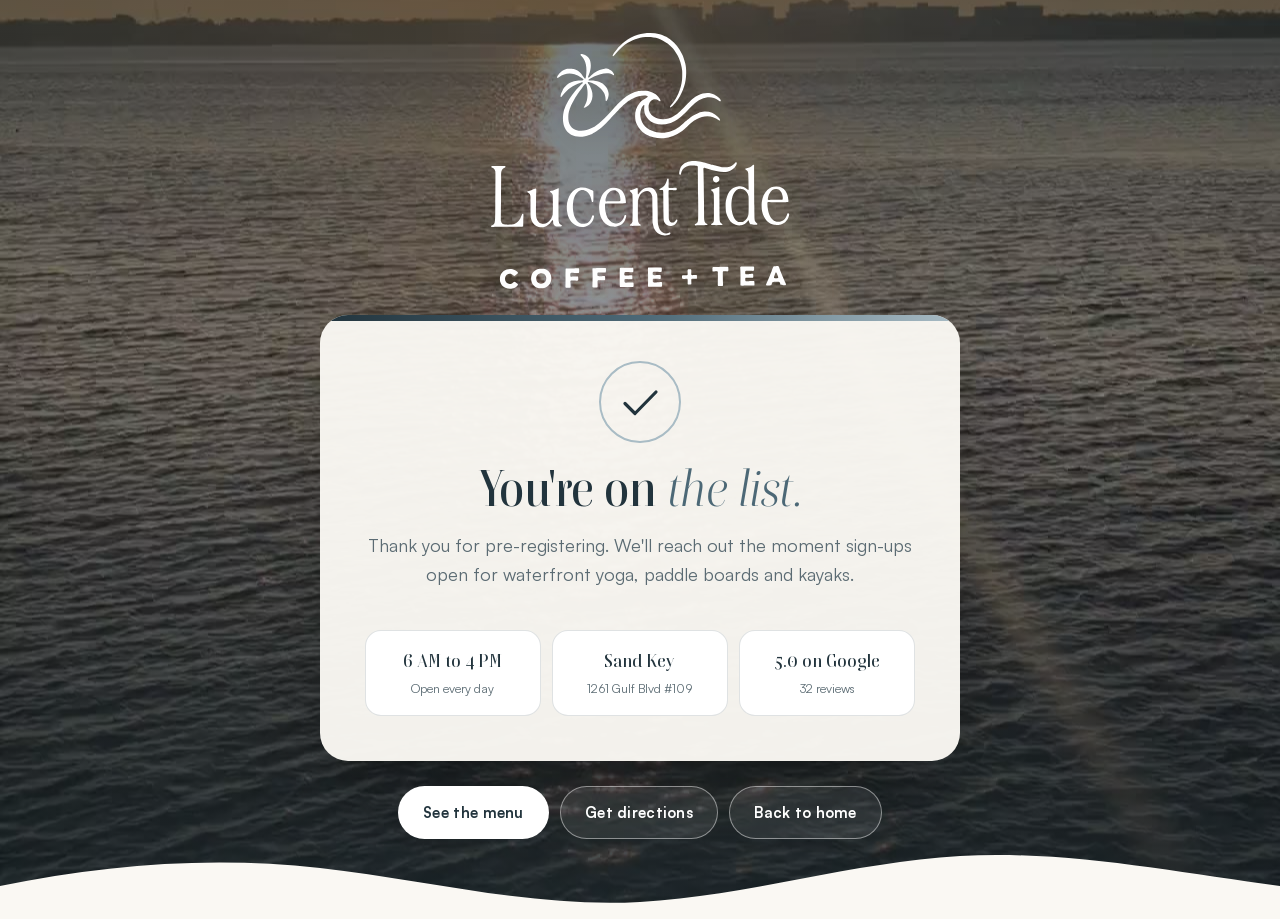
==== thanks.html @ f3437da5 "Add pre-registration form (Supabase) with interest picks, suggestions and thank-you page; Inside the" ====
<!doctype html>
<html lang="en">
<head>
<meta charset="utf-8">
<meta name="viewport" content="width=device-width,initial-scale=1,viewport-fit=cover">
<title>You're on the list | Lucent Tide Coffee + Tea</title>
<meta name="robots" content="noindex">
<meta name="theme-color" content="#22343D">
<link rel="icon" href="assets/favicon.svg" type="image/svg+xml">
<link rel="apple-touch-icon" href="assets/apple-touch-icon.png">
<link rel="preload" href="fonts/boska-500.woff2" as="font" type="font/woff2" crossorigin>
<link rel="stylesheet" href="fonts.css">
<link rel="stylesheet" href="styles.css?v=1794141728">
<style>
body{background:var(--dsb-2)}
.ty{position:relative;min-height:100svh;display:grid;place-items:center;overflow:hidden;color:#fff;isolation:isolate;padding:calc(2rem + env(safe-area-inset-top)) 1.25rem calc(5rem + env(safe-area-inset-bottom))}
.ty video,.ty .poster{position:absolute;inset:0;width:100%;height:100%;object-fit:cover;z-index:-2}
.ty .poster{background:url(assets/hero-poster.jpg) center/cover}
.ty video{opacity:0;transition:opacity 1.4s var(--ease);object-position:50% 40%}
.ty video.on{opacity:1}
.ty .scrim{position:absolute;inset:0;z-index:-1;background:linear-gradient(180deg,rgba(20,32,38,.6),rgba(20,32,38,.42) 40%,rgba(20,32,38,.82))}
.ty-inner{width:min(640px,100%);display:flex;flex-direction:column;align-items:center;gap:1.6rem;text-align:center}
.ty .lockup{width:min(300px,62vw);color:#fff;filter:drop-shadow(0 6px 24px rgba(10,20,25,.45));opacity:0;animation:up 1.1s var(--ease) .15s forwards}
.card{width:100%;background:rgba(250,248,243,.97);color:var(--dsb);border-radius:28px;padding:clamp(1.8rem,5vw,2.8rem);box-shadow:0 40px 90px -30px rgba(0,0,0,.55);display:flex;flex-direction:column;align-items:center;gap:1.1rem;opacity:0;animation:up 1s var(--ease) .45s forwards;position:relative;overflow:hidden}
.card::before{content:"";position:absolute;inset:0 0 auto;height:6px;background:linear-gradient(90deg,var(--dsb),var(--sb),var(--sb-soft))}
.tick{width:84px;height:84px}
.tick circle{fill:none;stroke:var(--sb-soft);stroke-width:2;stroke-dasharray:252;stroke-dashoffset:252;animation:draw 1s var(--ease) .9s forwards}
.tick path{fill:none;stroke:var(--dsb);stroke-width:3.2;stroke-linecap:round;stroke-linejoin:round;stroke-dasharray:60;stroke-dashoffset:60;animation:draw .6s var(--ease) 1.6s forwards}
.card h1{font-family:var(--font-display);font-weight:500;font-size:clamp(2.1rem,6vw,3.1rem);line-height:1.05;color:var(--dsb);text-wrap:balance}
.card h1 em{font-style:italic;color:var(--sb)}
.card .lede{margin:0 auto;text-align:center}
.picks{display:flex;flex-wrap:wrap;justify-content:center;gap:.5rem}
.picks span{font-size:.82rem;font-weight:700;letter-spacing:.04em;padding:.5rem .9rem;border-radius:999px;background:var(--mist);color:var(--dsb);border:1px solid var(--line)}
.next{display:grid;grid-template-columns:repeat(3,1fr);gap:.7rem;width:100%;margin-top:.4rem}
.next div{background:#fff;border:1px solid var(--line);border-radius:16px;padding:.9rem .7rem}
.next b{display:block;font-family:var(--font-display);font-weight:500;font-size:1.15rem}
.next small{font-size:.78rem;color:var(--muted)}
.ctas{display:flex;gap:.7rem;flex-wrap:wrap;justify-content:center;opacity:0;animation:up 1s var(--ease) .75s forwards}
.wave{position:absolute;left:0;right:0;bottom:-1px;height:80px;color:var(--cream);z-index:0}
@keyframes up{from{opacity:0;transform:translateY(18px)}to{opacity:1;transform:none}}
@keyframes draw{to{stroke-dashoffset:0}}
@media (max-width:520px){.ty .lockup{width:min(210px,56vw)}.ty-inner{gap:1.2rem}.next{gap:.45rem}.next div{padding:.7rem .4rem}.next b{font-size:.98rem}.next small{font-size:.7rem}.ctas .btn{width:100%}.tick{width:68px;height:68px}}
@media (prefers-reduced-motion:reduce){.ty .lockup,.card,.ctas{animation:none;opacity:1}.tick circle,.tick path{animation:none;stroke-dashoffset:0}}
</style>
</head>
<body>
<main class="ty">
  <div class="poster" aria-hidden="true"></div>
  <video id="v" muted playsinline webkit-playsinline loop autoplay preload="auto" poster="assets/hero-poster.jpg" aria-hidden="true" disablepictureinpicture>
    <source src="assets/hero-portrait.mp4" type="video/mp4" media="(orientation: portrait) and (max-width: 900px)"><source src="assets/hero.mp4" type="video/mp4">
  </video>
  <div class="scrim"></div>
  <div class="ty-inner">
    <a href="./" aria-label="Back to Lucent Tide Coffee + Tea"><svg class="lockup" role="img" aria-label="Lucent Tide Coffee + Tea logo" xmlns="http://www.w3.org/2000/svg" viewBox="0 0 2591 2225"><path fill="currentColor" fill-rule="evenodd" d="M191.9 2215.3C208.2 2212.1 222.7 2204.4 234.1 2193.0C244.0 2183.0 244.0 2179.8 233.9 2172.2C231.5 2170.4 225.7 2166.0 221.1 2162.5C209.8 2153.9 208.6 2153.9 200.0 2162.8C182.9 2180.5 158.2 2181.2 141.5 2164.5C125.0 2148.1 125.6 2114.7 142.5 2099.2C160.9 2082.4 184.4 2083.0 200.9 2100.7C208.3 2108.5 208.9 2108.5 219.8 2101.0C244.6 2084.0 245.6 2082.2 235.9 2071.6C226.7 2061.5 209.6 2051.9 195.0 2048.5C145.4 2037.0 97.7 2065.4 87.4 2112.6C84.8 2124.5 85.0 2144.9 87.9 2156.4C93.6 2179.6 111.3 2200.6 132.4 2209.2C152.5 2217.4 171.9 2219.4 191.9 2215.3ZM457.5 2212.9C508.5 2205.6 539.9 2157.1 527.5 2105.1C520.3 2075.1 492.7 2049.2 463.3 2045.0C449.0 2042.9 425.2 2044.1 415.0 2047.4C373.2 2061.1 350.9 2096.4 355.8 2141.2C359.8 2177.4 384.6 2204.6 420.5 2212.3C428.7 2214.1 447.5 2214.4 457.5 2212.9ZM693.2 2208.6C697.5 2206.7 697.7 2202.0 695.0 2168.8C693.0 2145.5 693.4 2145.2 719.8 2146.9C754.6 2149.1 760.2 2148.5 762.1 2142.1C763.8 2136.3 761.8 2114.1 759.5 2112.4C756.9 2110.5 742.5 2110.6 721.0 2112.7C695.1 2115.1 693.0 2114.1 693.0 2098.5C693.0 2087.3 694.5 2082.5 698.7 2080.9C700.7 2080.1 709.2 2080.0 727.0 2080.5C768.7 2081.7 764.8 2081.9 767.6 2078.7C769.9 2076.0 770.0 2075.3 770.0 2060.6C770.0 2047.0 769.8 2044.9 768.1 2042.9C765.9 2040.1 768.2 2040.2 725.5 2041.8C707.9 2042.5 685.1 2043.0 674.8 2042.8C658.5 2042.5 655.9 2042.7 654.4 2044.2C652.9 2045.7 652.7 2052.5 652.3 2121.7C652.1 2163.4 651.9 2199.2 651.8 2201.4C651.6 2204.5 652.1 2205.7 654.5 2207.8C657.4 2210.2 657.4 2210.2 674.4 2209.8C683.8 2209.5 692.2 2209.0 693.2 2208.6ZM918.8 2206.1C930.7 2205.2 930.0 2207.0 929.3 2175.6C928.5 2142.8 927.9 2144.2 944.0 2143.8C949.8 2143.6 962.4 2143.9 972.2 2144.4C989.8 2145.3 989.8 2145.3 992.5 2142.6C995.1 2139.9 995.1 2139.9 994.8 2125.4C994.4 2104.9 994.9 2105.2 963.0 2109.0C957.8 2109.7 948.7 2110.0 942.8 2109.8C927.9 2109.4 927.5 2109.0 927.5 2093.4C927.5 2075.7 925.5 2076.5 965.0 2077.4C990.9 2077.9 996.9 2077.8 998.4 2076.7C1000.8 2074.9 1001.9 2068.4 1001.9 2054.3C1002.0 2036.5 1004.2 2037.4 966.4 2038.9C949.4 2039.5 924.9 2040.0 912.0 2040.0C899.1 2040.0 887.9 2040.4 887.2 2040.8C884.6 2042.5 884.1 2048.1 885.0 2064.3C886.3 2086.9 886.2 2148.0 884.9 2175.8C883.7 2200.9 884.1 2204.6 888.4 2205.5C889.5 2205.7 891.4 2206.1 892.5 2206.3C895.7 2207.0 909.7 2206.9 918.8 2206.1ZM1198.0 2202.0C1230.7 2202.1 1236.8 2201.9 1238.5 2200.6C1240.4 2199.2 1240.5 2198.1 1240.3 2182.9C1239.9 2160.1 1242.4 2161.7 1209.5 2163.8C1179.9 2165.7 1168.6 2165.6 1165.6 2163.7C1162.2 2161.4 1160.7 2155.4 1161.2 2145.7C1161.7 2133.2 1160.5 2133.6 1193.5 2134.5C1208.3 2134.9 1222.0 2135.2 1223.8 2135.3C1229.9 2135.4 1230.5 2133.7 1230.2 2118.2C1229.8 2100.6 1229.7 2100.4 1217.2 2100.8C1212.4 2100.9 1201.5 2101.7 1193.0 2102.5C1161.2 2105.5 1158.6 2104.2 1160.5 2086.3C1161.8 2073.6 1166.7 2071.9 1196.7 2073.9C1241.0 2076.8 1238.5 2077.9 1238.5 2055.5C1238.5 2041.4 1238.3 2039.9 1236.5 2038.1C1234.6 2036.2 1233.0 2036.2 1179.1 2036.7C1130.1 2037.2 1123.5 2037.5 1122.1 2038.9C1119.5 2041.5 1120.0 2199.8 1122.7 2201.8C1124.2 2203.0 1127.7 2203.1 1142.0 2202.5C1151.6 2202.1 1176.8 2201.9 1198.0 2202.0ZM1433.3 2199.5C1481.5 2199.5 1483.2 2199.4 1484.6 2197.6C1486.3 2195.3 1486.6 2167.8 1485.0 2163.6C1483.6 2159.9 1480.5 2159.5 1461.0 2160.9C1451.4 2161.6 1436.4 2162.4 1427.8 2162.7C1412.1 2163.3 1412.1 2163.3 1409.1 2160.2C1406.1 2157.2 1406.0 2157.0 1406.0 2147.2C1406.0 2130.1 1404.3 2130.8 1441.1 2132.0C1476.9 2133.1 1474.4 2134.2 1474.8 2117.3C1475.2 2098.0 1474.9 2097.6 1454.3 2099.1C1446.7 2099.6 1433.5 2100.3 1424.9 2100.7C1405.4 2101.4 1405.0 2101.1 1405.0 2086.8C1405.0 2069.5 1405.3 2069.4 1460.7 2072.9C1477.5 2074.0 1481.0 2073.5 1482.9 2069.4C1484.3 2066.3 1484.4 2039.6 1483.0 2037.0C1481.1 2033.5 1476.7 2033.0 1454.0 2034.0C1442.2 2034.5 1417.8 2035.0 1399.9 2035.0C1369.2 2035.0 1367.2 2035.1 1365.6 2036.9C1364.0 2038.6 1363.9 2041.3 1364.5 2067.6C1365.6 2121.6 1365.7 2157.5 1364.8 2175.5C1363.6 2199.9 1364.5 2201.7 1377.0 2200.3C1380.6 2199.9 1405.9 2199.5 1433.3 2199.5ZM2010.5 2191.8C2013.3 2189.6 2013.3 2189.6 2012.6 2172.1C2011.1 2133.5 2010.3 2072.5 2011.3 2070.3C2012.9 2066.7 2016.9 2066.0 2030.3 2067.0C2059.2 2069.3 2059.0 2069.4 2059.0 2049.8C2059.0 2042.5 2058.5 2034.9 2058.0 2032.9C2056.3 2026.9 2055.2 2026.7 2029.9 2028.0C2017.6 2028.6 1988.9 2029.0 1966.1 2028.9C1915.9 2028.6 1921.0 2026.3 1921.0 2048.5C1921.0 2069.7 1920.9 2069.6 1937.4 2068.4C1958.7 2066.9 1963.6 2067.2 1966.2 2069.8C1968.5 2072.1 1968.5 2072.1 1968.3 2105.3C1968.2 2123.6 1967.8 2149.8 1967.5 2163.5C1966.7 2196.6 1964.8 2194.0 1989.4 2194.0C2006.7 2194.0 2007.9 2193.9 2010.5 2191.8ZM2242.0 2190.0C2273.9 2190.0 2281.0 2189.8 2282.6 2188.6C2284.4 2187.3 2284.5 2185.9 2284.3 2171.6C2284.1 2155.4 2283.5 2152.5 2279.7 2151.1C2278.4 2150.6 2268.0 2150.8 2255.5 2151.6C2213.5 2154.2 2208.6 2153.9 2205.9 2148.8C2204.1 2145.5 2204.2 2127.7 2206.0 2125.5C2209.3 2121.5 2213.1 2120.9 2227.7 2122.0C2235.3 2122.5 2248.0 2123.1 2255.8 2123.2C2274.4 2123.6 2274.0 2123.9 2274.0 2106.9C2274.0 2087.5 2273.9 2087.4 2249.2 2089.7C2239.5 2090.6 2226.4 2091.4 2220.2 2091.4C2205.2 2091.5 2204.0 2090.5 2204.0 2076.9C2204.0 2061.9 2206.1 2061.1 2240.5 2062.9C2251.9 2063.5 2264.8 2064.0 2269.1 2064.0C2280.0 2064.0 2280.5 2063.3 2281.4 2045.7C2282.5 2023.5 2282.3 2023.4 2256.8 2024.9C2246.7 2025.5 2222.0 2026.0 2201.8 2026.0C2157.6 2026.1 2160.4 2025.0 2161.4 2041.5C2163.2 2070.7 2163.9 2110.0 2163.2 2144.5C2162.7 2165.7 2162.7 2183.9 2163.2 2185.7C2164.6 2190.9 2165.7 2191.2 2185.4 2190.6C2195.3 2190.2 2220.7 2190.0 2242.0 2190.0ZM2427.2 2186.8C2430.2 2185.7 2432.1 2182.3 2434.6 2173.0C2437.1 2163.8 2439.4 2159.5 2442.7 2158.2C2446.8 2156.7 2467.9 2155.8 2483.7 2156.6C2500.6 2157.5 2501.1 2157.8 2505.9 2172.1C2510.5 2186.1 2509.7 2185.6 2532.7 2186.3C2551.9 2186.9 2552.0 2186.9 2554.7 2184.6C2558.1 2181.7 2557.6 2179.5 2548.5 2160.0C2545.0 2152.6 2541.3 2144.2 2540.2 2141.5C2539.1 2138.8 2534.6 2128.1 2530.2 2117.8C2520.6 2095.6 2506.9 2061.2 2501.0 2044.5C2492.6 2020.3 2494.6 2021.7 2469.5 2022.2C2447.2 2022.6 2447.7 2022.3 2442.9 2036.9C2441.2 2042.2 2436.9 2053.5 2433.5 2062.0C2430.1 2070.5 2423.6 2086.9 2419.1 2098.5C2410.1 2121.4 2409.6 2122.7 2394.4 2156.8C2379.5 2190.1 2379.2 2189.4 2406.5 2188.5C2416.4 2188.2 2425.7 2187.4 2427.2 2186.8ZM1737.1 2179.1C1739.9 2176.9 1739.9 2175.8 1738.7 2151.9C1737.6 2130.1 1735.9 2131.5 1762.4 2131.5C1788.7 2131.5 1787.5 2132.3 1787.5 2115.1C1787.5 2097.7 1788.9 2098.6 1762.9 2099.5C1735.4 2100.5 1737.5 2102.5 1738.4 2075.5C1739.3 2049.8 1739.7 2050.7 1725.3 2050.2C1706.0 2049.5 1705.6 2050.0 1706.8 2073.5C1707.3 2082.7 1707.4 2092.1 1706.9 2094.3C1705.7 2101.1 1705.1 2101.3 1683.3 2100.6C1658.8 2099.9 1658.7 2099.9 1658.2 2113.7C1657.7 2124.7 1659.1 2130.3 1662.5 2131.8C1664.2 2132.6 1670.6 2132.8 1683.7 2132.3C1709.5 2131.5 1707.6 2129.5 1707.2 2156.8C1706.8 2182.6 1705.8 2181.0 1723.1 2181.0C1733.1 2181.0 1735.1 2180.7 1737.1 2179.1ZM428.8 2172.1C410.2 2166.0 398.8 2150.4 398.9 2131.0C398.9 2102.1 418.4 2082.9 446.5 2084.2C471.0 2085.2 487.4 2105.5 485.8 2133.0C484.9 2148.4 472.7 2165.5 458.5 2171.0C450.3 2174.3 436.8 2174.7 428.8 2172.1ZM2455.8 2125.4C2451.1 2122.9 2451.3 2120.5 2458.0 2100.8C2465.6 2078.5 2466.4 2077.0 2469.4 2077.0C2473.1 2077.0 2475.7 2080.9 2481.8 2096.1C2491.2 2119.1 2491.4 2120.6 2486.8 2125.0C2484.0 2127.6 2460.4 2128.0 2455.8 2125.4ZM1537.0 1754.3C1552.9 1749.1 1561.4 1741.3 1557.9 1735.2C1555.6 1731.0 1550.7 1731.1 1541.0 1735.5C1526.2 1742.2 1508.9 1740.9 1492.0 1731.9C1471.8 1721.2 1457.2 1695.2 1451.5 1660.0C1449.4 1647.1 1449.1 1634.2 1447.9 1525.5C1446.8 1416.5 1446.6 1413.5 1438.7 1393.0C1429.7 1369.2 1417.5 1354.8 1400.5 1347.7C1393.3 1344.8 1388.7 1343.9 1376.5 1343.3C1349.3 1342.0 1324.7 1351.0 1307.6 1368.5C1302.3 1374.0 1296.1 1381.7 1292.9 1386.7C1289.9 1391.4 1285.8 1397.1 1283.7 1399.3C1280.1 1403.1 1279.8 1403.2 1278.2 1401.6C1276.7 1400.1 1276.5 1397.0 1276.4 1375.0C1276.3 1344.3 1275.9 1343.6 1263.4 1349.5C1249.0 1356.3 1232.4 1362.5 1222.7 1364.6C1210.4 1367.3 1208.4 1368.2 1207.5 1371.0C1206.6 1373.9 1208.1 1376.0 1215.1 1381.0C1223.5 1387.1 1228.6 1394.7 1230.6 1404.2C1232.9 1415.2 1232.9 1623.9 1230.7 1634.7C1227.9 1647.9 1222.1 1656.9 1213.8 1661.1C1206.4 1664.9 1205.2 1671.6 1211.5 1674.0C1213.1 1674.6 1230.2 1674.7 1256.7 1674.3C1296.2 1673.7 1299.5 1673.5 1301.2 1671.8C1305.0 1668.0 1302.3 1663.4 1293.1 1658.0C1288.0 1655.0 1284.1 1649.7 1281.1 1641.6C1277.6 1632.2 1276.9 1610.6 1277.2 1529.5L1277.5 1456.5L1281.3 1444.2C1288.3 1420.9 1296.7 1404.3 1306.1 1394.9C1327.9 1373.1 1362.9 1366.6 1380.8 1381.0C1389.4 1387.9 1396.8 1401.3 1400.3 1416.5C1402.3 1425.2 1402.4 1429.1 1403.0 1532.5C1403.6 1639.5 1403.6 1639.5 1406.3 1654.0C1413.2 1690.5 1417.9 1701.6 1436.4 1724.8C1448.0 1739.3 1472.1 1752.6 1493.0 1756.0C1497.1 1756.6 1501.2 1757.3 1502.0 1757.5C1507.2 1758.7 1530.0 1756.7 1537.0 1754.3ZM467.5 1683.4C492.7 1677.2 510.6 1664.2 528.5 1639.2C538.1 1625.8 539.7 1624.3 542.6 1626.4C544.1 1627.5 544.5 1629.8 545.1 1640.2C545.8 1655.0 548.8 1662.7 556.9 1670.8C564.5 1678.4 565.7 1678.7 589.1 1679.5C612.8 1680.3 617.4 1679.9 619.6 1676.4C622.3 1672.3 620.7 1669.5 613.1 1665.1C601.9 1658.5 596.2 1649.6 593.5 1634.3C591.6 1623.3 591.3 1450.0 593.1 1392.4C593.8 1372.5 594.0 1355.1 593.6 1353.6C592.4 1348.9 589.0 1349.2 576.6 1355.0C563.0 1361.5 537.5 1370.5 530.0 1371.5C516.2 1373.4 514.2 1379.6 525.4 1386.0C533.9 1390.8 538.4 1397.1 541.6 1408.7C544.0 1417.4 544.7 1562.6 542.4 1574.0C537.5 1597.6 525.4 1620.2 509.8 1634.5C494.8 1648.2 484.0 1654.1 469.0 1656.6C442.3 1661.0 421.7 1650.1 408.3 1624.4C401.1 1610.7 398.9 1601.9 398.0 1583.5C397.0 1561.5 397.8 1397.7 399.1 1375.2C400.7 1347.5 400.2 1347.1 379.6 1357.0C372.7 1360.2 364.6 1363.6 361.6 1364.5C358.6 1365.4 353.2 1367.2 349.8 1368.6C346.3 1370.0 339.7 1371.7 335.1 1372.5C324.9 1374.3 322.0 1376.0 322.0 1379.9C322.0 1383.2 323.9 1385.0 330.0 1387.7C340.4 1392.3 347.1 1403.1 349.1 1418.5C349.9 1425.0 350.1 1441.1 349.7 1476.0C348.9 1536.9 350.2 1593.4 352.5 1603.9C360.6 1640.4 373.4 1659.9 398.9 1675.0C415.7 1684.9 446.4 1688.7 467.5 1683.4ZM151.4 1683.1C286.7 1682.1 285.4 1682.1 286.6 1677.6C286.8 1676.5 287.2 1661.1 287.4 1643.5C287.6 1625.9 288.1 1602.7 288.5 1592.0C289.4 1570.3 289.1 1569.0 283.0 1569.0C278.7 1569.0 275.8 1573.6 271.5 1587.5C261.1 1620.8 238.5 1648.1 214.9 1655.8C194.9 1662.3 164.7 1665.1 135.3 1663.1C108.8 1661.3 100.8 1655.7 95.6 1635.3C93.6 1627.5 93.6 1633.6 94.9 1467.0C95.5 1385.9 96.2 1295.0 96.3 1265.0C96.6 1211.7 96.7 1210.3 98.9 1203.0C103.8 1186.8 112.6 1176.8 126.3 1171.9C131.7 1170.0 134.0 1167.5 134.0 1163.5C134.0 1157.1 136.2 1157.3 72.3 1157.7C14.8 1158.0 14.5 1158.0 12.8 1160.1C8.5 1165.3 11.1 1169.8 20.3 1172.9C34.0 1177.7 41.0 1185.9 45.5 1202.6C47.2 1208.6 47.5 1258.8 46.5 1333.5C46.3 1347.2 45.9 1415.9 45.5 1486.0C44.8 1624.9 44.5 1633.6 40.5 1645.5C35.9 1659.2 30.3 1665.4 19.3 1669.0C11.3 1671.6 8.0 1674.3 8.0 1678.0C8.0 1682.6 12.2 1685.2 18.5 1684.5C20.7 1684.2 80.5 1683.6 151.4 1683.1ZM821.2 1681.0C849.1 1675.6 874.4 1656.3 887.1 1631.0C894.4 1616.4 899.9 1596.4 898.6 1589.4C897.3 1583.0 888.5 1579.5 884.5 1583.9C883.6 1585.0 881.7 1589.8 880.4 1594.5C876.5 1608.1 870.9 1619.3 862.5 1629.5C850.8 1643.9 841.3 1650.4 825.5 1654.6C798.1 1661.9 770.3 1653.1 751.9 1631.4C742.9 1620.7 728.0 1591.6 724.6 1578.0C714.2 1535.9 712.8 1497.9 720.0 1454.9C725.1 1424.5 741.1 1393.4 758.0 1381.1C779.5 1365.4 795.6 1362.0 816.6 1368.7C839.1 1375.9 853.3 1389.9 865.3 1416.5C871.2 1429.8 872.2 1433.0 875.6 1450.0C878.8 1466.2 879.8 1468.0 885.8 1468.0C893.4 1468.0 893.1 1469.7 893.2 1420.9C893.3 1397.0 893.0 1376.5 892.6 1375.3C891.1 1370.8 881.7 1366.0 850.7 1353.9C812.3 1339.0 768.3 1341.0 738.1 1358.9C677.6 1394.9 648.8 1485.8 670.1 1573.2C677.8 1604.6 693.7 1632.9 714.8 1652.4C743.2 1678.7 780.9 1688.8 821.2 1681.0ZM1083.3 1681.0C1124.3 1677.1 1154.2 1655.7 1168.1 1620.1C1172.9 1607.9 1177.0 1593.7 1177.0 1589.4C1177.0 1584.6 1173.2 1580.6 1168.7 1580.6C1164.0 1580.6 1162.3 1582.3 1160.4 1588.7C1152.4 1616.1 1136.2 1637.9 1116.5 1647.8C1108.7 1651.7 1093.8 1654.3 1083.1 1653.7C1059.5 1652.4 1040.6 1640.7 1022.2 1616.0C1005.5 1593.7 992.1 1539.5 993.2 1498.7C993.6 1480.0 992.9 1480.5 1019.9 1481.5C1044.4 1482.4 1087.5 1482.4 1135.0 1481.6C1175.7 1480.8 1174.0 1481.3 1174.0 1469.2C1173.9 1430.1 1158.3 1388.8 1135.3 1366.9C1108.9 1341.9 1055.6 1337.5 1019.0 1357.3C1005.2 1364.9 993.5 1375.5 979.4 1393.3C954.9 1424.5 939.5 1482.1 943.1 1530.0C949.6 1617.8 992.9 1673.0 1061.6 1680.9C1071.6 1682.1 1071.5 1682.1 1083.3 1681.0ZM1574.6 1673.5C1592.0 1669.1 1606.2 1657.5 1614.3 1641.0C1620.8 1627.9 1620.5 1621.8 1613.5 1620.4C1609.5 1619.7 1606.1 1622.3 1602.2 1629.3C1588.6 1653.4 1555.8 1651.5 1548.0 1626.2C1544.4 1614.6 1544.0 1608.2 1544.0 1561.0C1544.0 1535.4 1543.5 1482.0 1542.9 1442.3C1542.2 1389.4 1542.2 1369.5 1543.0 1368.0C1545.0 1364.3 1548.4 1363.8 1563.5 1364.9C1599.6 1367.6 1607.6 1367.5 1610.4 1364.7C1613.3 1361.8 1614.0 1354.3 1611.9 1349.6C1609.7 1344.9 1607.4 1344.6 1577.5 1346.5C1562.3 1347.4 1548.8 1347.9 1547.4 1347.6C1542.1 1346.2 1541.8 1343.3 1543.0 1306.6C1544.1 1272.0 1543.9 1269.1 1540.1 1267.1C1534.0 1263.8 1530.6 1267.7 1526.9 1282.0C1517.6 1317.6 1503.7 1335.6 1475.5 1348.5C1463.4 1354.2 1461.1 1356.9 1464.7 1361.8C1466.7 1364.4 1467.1 1364.5 1479.3 1365.0C1489.5 1365.4 1492.3 1365.8 1493.7 1367.2C1496.3 1369.9 1496.9 1383.6 1497.0 1448.0C1497.1 1479.6 1497.5 1530.7 1498.0 1561.5C1498.9 1625.2 1499.6 1630.9 1507.7 1646.3C1520.0 1669.5 1546.9 1680.5 1574.6 1673.5ZM1830.4 1669.4C1860.7 1669.1 1875.8 1668.6 1876.7 1667.8C1880.2 1664.9 1877.4 1658.1 1872.0 1656.5C1859.7 1652.8 1853.8 1643.7 1850.5 1623.6C1849.3 1616.0 1849.0 1604.3 1849.0 1566.3C1849.0 1540.0 1848.5 1487.0 1848.0 1448.5C1847.4 1410.0 1846.6 1347.9 1846.1 1310.5C1845.5 1273.1 1844.6 1227.9 1843.9 1210.1C1842.2 1167.1 1840.5 1168.9 1873.5 1180.0C1948.0 1205.0 2012.3 1214.5 2051.0 1206.0C2083.6 1198.9 2112.7 1177.6 2126.0 1151.1C2134.1 1134.8 2133.9 1125.0 2125.3 1125.0C2121.5 1125.0 2119.8 1126.4 2110.0 1138.1C2099.0 1151.0 2081.0 1161.8 2062.5 1166.6C2049.1 1170.0 2012.6 1169.7 1995.0 1166.1C1977.7 1162.4 1944.0 1154.1 1936.0 1151.5C1931.9 1150.2 1925.6 1148.4 1922.0 1147.5C1918.4 1146.7 1909.2 1144.0 1901.5 1141.5C1836.7 1121.0 1801.8 1114.0 1763.5 1113.8C1737.2 1113.7 1726.9 1115.0 1710.0 1120.6C1669.7 1134.1 1648.1 1156.2 1638.1 1194.1C1632.6 1214.8 1632.3 1228.0 1637.3 1231.5C1643.4 1235.8 1649.4 1231.6 1650.5 1222.4C1653.6 1195.8 1668.8 1174.8 1693.6 1162.8C1708.4 1155.7 1735.8 1151.8 1756.5 1154.0C1762.0 1154.5 1771.1 1155.4 1776.7 1156.0C1786.6 1156.9 1793.1 1158.7 1794.4 1160.9C1794.8 1161.5 1795.3 1201.1 1795.5 1248.8C1795.6 1296.5 1796.3 1367.9 1797.0 1407.5C1799.0 1520.7 1798.9 1621.7 1796.8 1630.6C1793.5 1645.0 1787.9 1652.1 1777.0 1656.1C1763.4 1661.0 1765.7 1672.1 1780.0 1670.5C1783.0 1670.2 1805.7 1669.7 1830.4 1669.4ZM2169.2 1669.6C2192.7 1665.1 2209.5 1654.2 2224.4 1633.8C2232.5 1622.7 2234.1 1622.9 2236.5 1635.6C2239.0 1648.5 2244.1 1657.4 2251.3 1661.3C2255.3 1663.3 2257.0 1663.5 2280.5 1663.8C2305.5 1664.2 2305.5 1664.2 2307.9 1661.6C2311.1 1658.2 2310.0 1654.4 2305.1 1651.5C2298.4 1647.5 2292.3 1641.0 2289.7 1635.2C2284.3 1623.1 2284.1 1619.4 2283.0 1503.5C2282.2 1421.1 2280.7 1160.7 2281.0 1150.8C2281.0 1149.8 2279.9 1148.3 2278.5 1147.4C2275.1 1145.2 2271.6 1146.7 2265.5 1153.1C2254.5 1164.7 2238.6 1172.4 2217.6 1176.5C2208.0 1178.3 2205.0 1180.0 2205.0 1183.9C2205.0 1187.2 2207.1 1189.3 2212.1 1190.9C2221.3 1193.8 2228.0 1203.6 2230.0 1216.8C2230.5 1220.5 2231.5 1247.6 2232.1 1277.0C2232.8 1306.4 2233.5 1337.3 2233.7 1345.7C2234.4 1367.9 2232.6 1369.6 2220.6 1358.2C2197.7 1336.3 2173.3 1328.8 2140.4 1333.5C2089.5 1340.7 2057.7 1374.9 2041.5 1439.9C2035.2 1465.0 2034.7 1470.5 2035.4 1506.5C2036.1 1548.1 2037.7 1557.2 2049.6 1589.3C2064.0 1628.1 2089.1 1654.7 2121.3 1665.5C2136.9 1670.7 2155.2 1672.3 2169.2 1669.6ZM2003.7 1667.5C2004.9 1667.2 2006.4 1666.0 2007.1 1664.9C2009.1 1661.1 2007.3 1658.3 2000.1 1653.5C1992.1 1648.2 1988.0 1642.6 1985.4 1633.5C1983.0 1624.5 1982.0 1581.1 1981.6 1451.3C1981.3 1389.5 1980.9 1338.6 1980.5 1338.0C1979.1 1335.8 1973.5 1337.3 1962.6 1342.9C1950.3 1349.2 1934.7 1354.8 1920.6 1357.9C1905.9 1361.1 1904.4 1365.2 1915.5 1371.9C1926.0 1378.3 1930.8 1387.5 1932.9 1405.3C1934.4 1417.8 1935.5 1618.6 1934.1 1628.4C1932.1 1642.1 1927.2 1649.9 1916.9 1655.0C1909.5 1658.8 1907.5 1665.1 1913.0 1667.6C1915.1 1668.5 1999.5 1668.4 2003.7 1667.5ZM2505.0 1664.6C2522.4 1660.3 2542.2 1649.9 2553.2 1639.2C2564.9 1627.9 2577.3 1606.0 2581.6 1589.2C2585.3 1574.8 2584.8 1570.5 2579.0 1567.5C2572.7 1564.2 2568.5 1567.7 2565.1 1579.0C2553.0 1618.9 2524.1 1641.6 2487.5 1639.7C2453.9 1638.0 2427.9 1615.4 2411.2 1573.5C2402.5 1551.6 2396.0 1514.5 2396.0 1486.2C2396.0 1467.7 2394.5 1468.5 2426.8 1469.4C2440.8 1469.8 2479.6 1469.8 2512.9 1469.4C2584.8 1468.5 2578.6 1469.9 2577.5 1454.7C2575.1 1420.9 2566.7 1393.9 2552.2 1373.4C2533.9 1347.5 2510.7 1335.5 2476.4 1334.3C2443.8 1333.1 2418.3 1342.3 2395.3 1363.7C2370.0 1387.2 2351.8 1427.3 2347.0 1470.5C2344.4 1493.1 2346.0 1529.8 2350.5 1551.0C2356.8 1581.1 2373.6 1614.7 2391.5 1632.5C2407.0 1648.1 2433.0 1661.9 2453.7 1665.6C2464.2 1667.4 2495.9 1666.8 2505.0 1664.6ZM2145.8 1640.1C2113.1 1629.6 2089.9 1581.7 2085.9 1516.4C2083.2 1471.1 2090.2 1421.8 2102.8 1399.0C2124.6 1359.2 2150.5 1346.7 2186.3 1358.6C2208.9 1366.1 2228.3 1391.8 2232.5 1419.5C2234.6 1433.8 2234.6 1560.1 2232.5 1572.3C2226.7 1605.6 2206.7 1632.4 2182.2 1640.0C2173.5 1642.7 2154.1 1642.7 2145.8 1640.1ZM999.5 1461.0C993.8 1454.6 1003.9 1418.4 1017.1 1398.0C1022.7 1389.5 1036.1 1376.3 1042.9 1372.6C1057.1 1365.0 1076.6 1364.2 1089.9 1370.6C1096.5 1373.8 1107.9 1385.1 1112.8 1393.2C1120.0 1405.2 1126.0 1429.1 1126.0 1445.8C1126.0 1461.8 1130.5 1460.4 1078.3 1461.1C1054.2 1461.5 1027.1 1462.1 1018.0 1462.5C1001.7 1463.2 1001.5 1463.2 999.5 1461.0ZM2402.2 1449.4C2396.6 1445.5 2403.0 1414.6 2413.3 1396.0C2429.1 1367.3 2446.0 1355.7 2471.5 1355.7C2491.8 1355.8 2505.0 1364.9 2516.9 1387.0C2525.5 1403.1 2531.4 1433.7 2527.9 1443.8C2526.2 1448.8 2524.7 1449.0 2484.0 1448.9C2463.4 1448.8 2441.3 1449.3 2435.0 1449.9C2417.9 1451.5 2404.9 1451.3 2402.2 1449.4ZM1957.6 1298.9C1981.1 1294.7 1989.4 1267.8 1972.7 1250.1C1955.9 1232.3 1922.2 1249.6 1925.5 1274.4C1927.3 1288.3 1935.6 1297.1 1949.0 1299.3C1950.4 1299.5 1951.5 1299.8 1951.6 1299.9C1951.6 1299.9 1954.3 1299.5 1957.6 1298.9ZM1499.3 917.0C1557.3 912.3 1608.7 893.0 1653.0 859.3C1662.3 852.2 1687.2 830.8 1701.6 817.5C1746.3 776.2 1752.6 771.3 1784.0 753.2C1829.8 726.9 1883.5 720.2 1926.5 735.5C1949.4 743.6 1958.0 748.1 1973.1 759.4C1980.7 765.2 1984.7 766.3 1987.0 763.5C1990.5 759.2 1983.8 748.5 1967.1 731.9C1934.9 699.9 1897.1 685.3 1851.5 687.4C1833.4 688.3 1818.5 691.5 1800.5 698.7C1777.1 708.0 1748.9 723.4 1736.0 734.0C1733.5 736.0 1727.6 740.6 1722.9 744.1C1718.2 747.6 1711.9 752.6 1708.9 755.2C1705.9 757.8 1698.3 764.3 1692.0 769.7C1685.7 775.1 1677.6 782.2 1674.0 785.5C1657.9 800.5 1637.7 817.3 1626.5 824.9C1609.0 836.9 1603.8 840.0 1589.2 847.2C1559.2 861.7 1538.0 867.5 1506.0 870.0C1462.1 873.3 1434.6 868.8 1393.9 851.7C1369.5 841.4 1338.2 816.9 1325.7 798.2C1313.1 779.2 1302.3 751.9 1299.5 731.6C1295.4 702.1 1301.3 666.6 1313.4 647.0C1322.0 633.1 1328.6 627.1 1331.8 630.4C1333.1 631.7 1333.2 633.6 1332.1 646.3C1328.0 694.1 1339.3 725.9 1371.6 757.0C1386.8 771.6 1403.6 781.4 1427.0 789.5C1461.8 801.6 1508.2 800.7 1552.8 787.1C1572.3 781.2 1582.9 776.2 1611.5 759.2C1639.1 742.9 1668.7 716.3 1720.0 662.0C1748.6 631.8 1763.0 618.7 1789.0 599.3C1806.2 586.5 1838.6 572.4 1861.0 568.0C1903.6 559.7 1936.4 566.3 1974.5 590.9C1986.3 598.6 1989.4 599.9 1991.9 598.3C1996.8 595.3 1991.3 583.2 1979.4 570.8C1972.1 563.2 1949.7 546.8 1940.0 541.9C1897.9 521.0 1846.3 522.7 1798.5 546.7C1762.9 564.6 1743.7 580.5 1689.3 637.5C1636.9 692.3 1611.0 714.9 1585.6 727.7C1581.7 729.6 1577.0 732.2 1575.1 733.5C1559.1 743.5 1525.3 751.9 1498.0 752.8C1463.3 753.8 1437.8 747.6 1415.2 732.7C1384.9 712.7 1369.6 684.7 1369.5 649.5C1369.5 625.9 1375.3 610.1 1389.3 596.0C1408.8 576.2 1433.2 575.2 1459.0 593.1C1468.2 599.5 1470.3 600.1 1472.0 596.9C1473.4 594.4 1471.5 588.0 1466.8 578.6C1447.2 539.7 1400.2 512.1 1345.3 507.1C1330.7 505.8 1298.7 507.3 1282.5 510.1C1241.2 517.4 1192.5 542.1 1149.1 577.9C1135.1 589.5 1089.9 634.5 1073.3 653.4C982.1 757.1 935.9 799.5 882.9 828.0C844.1 848.9 799.0 858.1 765.0 852.1C730.8 846.1 710.7 834.3 695.6 811.6C680.6 788.9 675.3 766.9 676.3 730.6C677.1 699.7 682.7 677.4 700.1 635.7C710.4 611.2 734.2 568.2 750.1 545.6C753.1 541.4 760.2 531.0 766.0 522.6C771.8 514.2 779.0 504.2 782.1 500.4C785.1 496.6 790.3 489.7 793.6 485.0C818.7 448.9 824.3 443.2 829.5 448.4C832.1 451.0 836.2 466.7 838.5 483.0C839.4 489.3 840.5 497.4 841.1 501.0C844.4 522.0 842.5 567.4 837.4 587.5C833.5 603.2 825.3 624.0 819.2 634.3C808.6 651.8 809.0 650.8 811.6 653.5C813.7 655.6 817.2 654.8 826.5 650.4C845.1 641.5 860.2 626.4 871.8 605.0C887.8 575.4 889.9 535.4 877.3 501.5C866.7 473.0 863.5 466.3 854.0 453.5C842.4 438.0 840.8 431.0 848.6 431.0C852.2 431.0 869.5 435.9 875.7 438.7C878.9 440.1 885.3 442.6 889.9 444.2C925.0 456.6 970.5 495.8 985.5 526.5C993.4 542.6 998.3 564.0 998.2 581.9C998.1 593.4 998.9 596.0 1002.4 596.0C1012.7 596.0 1026.2 557.5 1024.7 532.5C1022.3 493.5 995.5 454.9 959.0 437.8C948.6 432.9 932.4 426.7 926.7 425.5C900.8 419.8 890.2 418.7 870.9 419.6C852.9 420.4 850.7 419.8 851.2 414.7C852.1 405.6 902.5 381.3 953.5 365.4C972.9 359.3 990.2 356.6 1009.0 356.5C1031.3 356.5 1043.5 359.8 1059.9 370.1C1069.4 376.2 1074.2 372.5 1070.0 362.2C1063.2 345.3 1052.4 334.3 1033.5 325.0C1018.2 317.5 1008.3 315.4 991.0 316.4C964.7 317.9 928.7 332.2 902.0 351.9C894.8 357.2 879.4 369.8 877.5 372.0C876.4 373.2 870.6 378.7 864.7 384.2C854.7 393.5 853.7 394.1 850.2 393.8C844.7 393.4 845.0 391.5 852.9 371.5C865.7 339.4 870.5 316.8 870.4 289.0C870.4 240.4 853.6 211.9 815.8 196.5C804.4 191.8 788.6 189.1 784.4 191.1C778.7 193.9 779.7 196.6 791.4 208.9C828.4 248.1 841.0 308.4 828.5 386.6C826.7 397.6 824.6 402.3 821.1 402.8C818.5 403.2 814.6 400.0 812.3 395.5C809.1 389.4 794.1 367.2 788.0 359.7C774.0 342.2 747.4 325.8 723.0 319.4C710.7 316.2 678.9 315.3 667.9 317.8C657.6 320.2 639.1 327.7 629.2 333.5C604.7 348.1 572.5 389.3 580.5 396.0C582.8 397.9 586.6 396.4 595.0 390.6C638.6 360.2 682.2 352.2 729.9 365.7C755.4 372.9 808.0 404.5 808.0 412.6C807.9 418.2 804.5 419.0 779.3 419.0C754.5 419.0 745.6 420.2 725.0 426.1C690.6 435.9 671.3 447.8 647.7 473.9C637.6 485.0 635.8 487.6 626.7 505.0C617.1 523.4 613.7 532.2 610.9 545.2C608.3 557.6 608.7 561.0 612.8 561.0C615.9 561.0 618.4 558.6 626.6 548.2C670.9 491.2 714.0 460.7 783.4 437.4C797.5 432.6 802.0 433.0 802.0 438.9C802.0 440.8 800.2 443.1 795.3 447.5C783.6 457.9 762.8 478.8 754.5 488.6C750.1 493.7 742.5 502.6 737.5 508.3C732.5 514.0 725.1 523.4 720.8 529.1C716.6 534.8 710.7 542.7 707.7 546.7C674.7 590.4 644.3 650.3 636.5 687.1C628.1 726.0 627.7 762.2 635.1 797.0C639.1 815.4 650.8 840.3 662.5 855.3C669.8 864.5 690.5 881.8 700.6 887.2C731.7 903.5 776.7 908.1 821.4 899.4C841.7 895.5 878.6 882.9 888.1 876.6C890.0 875.3 894.5 872.8 898.1 871.0C905.3 867.4 932.6 849.3 947.0 838.6C966.5 824.0 996.4 795.8 1022.4 767.4C1027.9 761.4 1037.9 750.6 1044.6 743.5C1051.3 736.3 1058.3 728.6 1060.2 726.3C1063.4 722.3 1074.3 710.5 1095.1 688.6C1100.9 682.5 1108.1 674.7 1111.3 671.2C1122.4 658.9 1163.7 620.5 1173.8 613.2C1176.5 611.1 1182.3 606.6 1186.6 603.1C1193.7 597.3 1198.8 593.9 1220.5 581.2C1237.6 571.2 1266.3 559.4 1284.3 555.0C1315.4 547.4 1357.6 547.6 1361.2 555.5C1363.7 561.1 1361.4 563.6 1346.0 571.7C1317.0 586.9 1308.6 593.1 1294.2 610.4C1263.9 646.6 1251.8 681.9 1253.3 729.5C1254.3 759.5 1258.5 776.6 1271.5 803.5C1285.4 832.3 1309.7 859.9 1337.7 878.8C1341.1 881.1 1344.2 883.0 1344.5 883.0C1344.9 883.0 1349.3 885.4 1354.3 888.3C1390.6 909.5 1449.0 921.1 1499.3 917.0ZM1566.6 646.6C1578.8 637.8 1608.9 603.7 1623.1 582.8C1669.1 514.9 1694.3 434.1 1694.4 354.0C1694.4 319.2 1692.3 297.1 1686.5 272.4C1678.7 238.8 1669.8 212.6 1658.1 189.0C1632.9 138.0 1600.9 97.5 1562.6 68.1C1550.0 58.5 1530.2 45.0 1528.6 45.0C1528.3 45.0 1525.4 43.4 1522.1 41.5C1508.7 33.6 1484.4 23.8 1466.5 19.0C1405.9 2.8 1337.1 4.9 1276.5 24.7C1232.6 39.0 1203.1 54.3 1165.0 82.4C1140.2 100.6 1108.7 131.3 1093.0 152.5C1090.5 155.8 1085.7 161.9 1082.4 166.2C1064.2 188.7 1056.2 203.8 1060.2 207.8C1064.5 212.1 1068.9 208.4 1086.8 186.0C1115.1 150.5 1155.7 114.0 1190.0 93.2C1248.9 57.5 1300.8 42.6 1366.0 42.5C1430.5 42.5 1478.7 59.2 1537.0 101.8C1541.1 104.9 1553.7 116.6 1565.0 127.9C1584.1 147.1 1586.4 149.8 1598.8 167.8C1617.8 195.4 1625.6 209.9 1637.8 241.0C1647.4 265.2 1656.1 300.4 1659.1 327.5C1661.2 345.6 1660.9 396.6 1658.7 414.9C1653.9 454.0 1642.4 495.9 1626.9 531.0C1613.4 561.8 1592.1 598.2 1578.8 613.6C1557.3 638.4 1551.5 647.2 1554.7 650.3C1556.4 652.1 1561.1 650.7 1566.6 646.6Z"/></svg></a>
    <section class="card" aria-live="polite">
      <svg class="tick" viewBox="0 0 84 84" aria-hidden="true"><circle cx="42" cy="42" r="40"/><path d="M27 43.5l10 10L58 32"/></svg>
      <h1 id="h">You're on <em>the list.</em></h1>
      <p class="lede" id="p">Thank you for pre-registering. We'll reach out the moment sign-ups open for waterfront yoga, paddle boards and kayaks.</p>
      <div class="picks" id="picks" hidden></div>
      <div class="next">
        <div><b>6 AM to 4 PM</b><small>Open every day</small></div>
        <div><b>Sand Key</b><small>1261 Gulf Blvd #109</small></div>
        <div><b>5.0 on Google</b><small>32 reviews</small></div>
      </div>
    </section>
    <div class="ctas">
      <a class="btn btn-light" href="./#menu">See the menu</a>
      <a class="btn btn-ghost" href="https://www.google.com/maps/dir/?api=1&amp;destination=Lucent+Tide+Coffee+%26+Tea%2C+1261+Gulf+Blvd+%23109%2C+Clearwater%2C+FL+33767" target="_blank" rel="noopener">Get directions</a>
      <a class="btn btn-ghost" href="./">Back to home</a>
    </div>
  </div>
  <svg class="wave" viewBox="0 0 1440 80" preserveAspectRatio="none" aria-hidden="true"><path fill="currentColor" d="M0 46c120-22 240-30 360-18s240 40 360 34 240-40 360-46 240 16 360 30v34H0z"/></svg>
</main>
<script>
(() => {
  const v = document.getElementById('v');
  const on = () => v.classList.add('on');
  v.addEventListener('playing', on, { once: true });
  v.play && v.play().then(on).catch(() => {});
  ['touchstart','click'].forEach(e => addEventListener(e, () => v.play().then(on).catch(() => {}), { once: true, passive: true }));
  let d = null; try { d = JSON.parse(sessionStorage.getItem('lt_prereg') || 'null'); } catch (_) {}
  if (!d) return;
  const names = { yoga: 'Waterfront Yoga', paddleboard: 'Paddle Board Rentals', kayak: 'Kayak Rentals' };
  const esc = s => String(s).replace(/[&<>"']/g, c => ({ '&': '&amp;', '<': '&lt;', '>': '&gt;', '"': '&quot;', "'": '&#39;' }[c]));
  const first = d.name ? d.name.split(/\s+/)[0] : '';
  if (first) document.getElementById('h').innerHTML = `Thank you, <em>${esc(first)}.</em>`;
  const picks = (d.interests || []).filter(k => names[k]);
  if (picks.length) {
    const list = picks.map(k => names[k]);
    const txt = list.length === 1 ? list[0] : list.slice(0, -1).join(', ') + ' and ' + list[list.length - 1];
    document.getElementById('p').textContent = `You're on the list. We'll reach out the moment ${txt} ${list.length > 1 ? 'open' : 'opens'} up at Lucent Tide.`;
    const el = document.getElementById('picks'); el.hidden = false;
    el.innerHTML = list.map(n => `<span>${esc(n)}</span>`).join('');
  }
})();
</script>
</body>
</html>
---- fonts.css ----
@font-face{font-family:'Boska';src:url('fonts/boska-400.woff2') format('woff2');font-weight:400;font-style:normal;font-display:swap}
@font-face{font-family:'Boska';src:url('fonts/boska-400i.woff2') format('woff2');font-weight:400;font-style:italic;font-display:swap}
@font-face{font-family:'Boska';src:url('fonts/boska-500.woff2') format('woff2');font-weight:500;font-style:normal;font-display:swap}
@font-face{font-family:'Satoshi';src:url('fonts/satoshi-400.woff2') format('woff2');font-weight:400;font-style:normal;font-display:swap}
@font-face{font-family:'Satoshi';src:url('fonts/satoshi-500.woff2') format('woff2');font-weight:500;font-style:normal;font-display:swap}
@font-face{font-family:'Satoshi';src:url('fonts/satoshi-700.woff2') format('woff2');font-weight:700;font-style:normal;font-display:swap}
---- styles.css ----
:root{
  --dsb:#22343D;          /* dark slate blue (sign ink) */
  --dsb-2:#1A2830;
  --sb:#4C6876;           /* slate blue */
  --sb-2:#6F8A97;
  --sb-soft:#A9BCC5;
  --mist:#E7EDEF;
  --foam:#F4F6F5;
  --cream:#FAF8F3;
  --ink:#1B262C;
  --muted:#5B6B73;
  --line:rgba(34,52,61,.14);
  --white:#fff;
  --radius:22px;
  --shadow:0 24px 60px -28px rgba(26,40,48,.45);
  --font-display:'Boska','Cormorant Garamond',Georgia,serif;
  --font-body:'Satoshi','Inter',system-ui,-apple-system,sans-serif;
  --wrap:min(1180px,100% - 2.5rem);
  --ease:cubic-bezier(.22,.61,.36,1);
}
*,*::before,*::after{box-sizing:border-box}
html{scroll-behavior:smooth;-webkit-text-size-adjust:100%}
@media (prefers-reduced-motion:reduce){html{scroll-behavior:auto}}
body{margin:0;background:var(--cream);color:var(--ink);font-family:var(--font-body);font-size:1rem;line-height:1.6;-webkit-font-smoothing:antialiased;overflow-x:hidden}
img,video,svg{display:block;max-width:100%}
img{height:auto}
a{color:inherit}
button{font:inherit;color:inherit;cursor:pointer}
.wrap{width:var(--wrap);margin-inline:auto}
.sr{position:absolute;width:1px;height:1px;overflow:hidden;clip:rect(0 0 0 0);white-space:nowrap}
.eyebrow{font-size:.75rem;letter-spacing:.32em;text-transform:uppercase;font-weight:700;color:var(--sb)}
h1,h2,h3{font-family:var(--font-display);font-weight:500;line-height:1.05;margin:0;letter-spacing:-.01em;color:var(--dsb)}
h2{font-size:clamp(2.2rem,5.4vw,4.2rem)}
h3{font-size:clamp(1.5rem,2.6vw,2rem)}
p{margin:0}
.lede{font-size:clamp(1.02rem,1.4vw,1.15rem);color:var(--muted);max-width:56ch}

/* buttons */
.btn{display:inline-flex;align-items:center;justify-content:center;gap:.6rem;min-height:52px;padding:.85rem 1.5rem;border-radius:999px;font-weight:700;font-size:.92rem;letter-spacing:.02em;text-decoration:none;border:1px solid transparent;transition:transform .25s var(--ease),background .25s,color .25s,border-color .25s}
.btn:active{transform:scale(.97)}
.btn svg{width:18px;height:18px}
.btn-light{background:#fff;color:var(--dsb)}
.btn-light:hover{background:var(--mist)}
.btn-ghost{background:rgba(255,255,255,.08);color:#fff;border-color:rgba(255,255,255,.45);backdrop-filter:blur(10px);-webkit-backdrop-filter:blur(10px)}
.btn-ghost:hover{background:rgba(255,255,255,.18)}
.btn-dark{background:var(--dsb);color:#fff}
.btn-dark:hover{background:var(--sb)}
.btn-line{background:transparent;color:var(--dsb);border-color:var(--line)}
.btn-line:hover{border-color:var(--dsb)}

/* header */
.top{position:fixed;inset:0 0 auto;z-index:50;transition:background .35s,box-shadow .35s,color .35s;color:#fff;padding-top:env(safe-area-inset-top)}
.top .bar{display:flex;align-items:center;justify-content:space-between;height:76px;gap:1rem}
.brand{display:flex;align-items:center;gap:.7rem;text-decoration:none}
.brand .m{width:52px;height:auto;color:currentColor}
.brand .w{width:128px;height:auto;color:currentColor}
.nav{display:flex;gap:2rem;align-items:center}
.nav a{text-decoration:none;font-size:.85rem;font-weight:600;letter-spacing:.06em;opacity:.9}
.nav a:hover{opacity:1}
.nav .btn{min-height:44px;padding:.6rem 1.15rem}
.top.solid{background:rgba(250,248,243,.92);backdrop-filter:blur(14px);-webkit-backdrop-filter:blur(14px);color:var(--dsb);box-shadow:0 1px 0 var(--line)}
.top.solid .btn-ghost{color:var(--dsb);border-color:var(--line);background:transparent}
.status-pill{display:inline-flex;align-items:center;gap:.5rem;font-size:.78rem;font-weight:700;letter-spacing:.04em}
.dot{width:8px;height:8px;border-radius:50%;background:#7FC8A9;box-shadow:0 0 0 0 rgba(127,200,169,.6);animation:pulse 2.4s infinite}
.dot.closed{background:#C9D3D8;animation:none}
@keyframes pulse{0%{box-shadow:0 0 0 0 rgba(127,200,169,.55)}70%{box-shadow:0 0 0 10px rgba(127,200,169,0)}100%{box-shadow:0 0 0 0 rgba(127,200,169,0)}}

/* hero */
.hero{position:relative;min-height:100svh;display:grid;place-items:center;overflow:hidden;color:#fff;background:var(--dsb-2);isolation:isolate}
.hero canvas,.hero video,.hero .poster{position:absolute;inset:0;width:100%;height:100%;object-fit:cover}
.hero canvas{z-index:-3}
.hero video{z-index:-2;opacity:0;transition:opacity 1.2s var(--ease)}
.hero video.on{opacity:1}
.hero .scrim{position:absolute;inset:0;z-index:-1;background:
  radial-gradient(120% 70% at 50% 40%,rgba(26,40,48,0) 0%,rgba(26,40,48,.25) 60%,rgba(20,32,38,.6) 100%),
  linear-gradient(180deg,rgba(20,32,38,.35) 0%,rgba(20,32,38,0) 30%,rgba(20,32,38,.15) 65%,rgba(20,32,38,.7) 100%)}
.hero-inner{text-align:center;padding:7.5rem 1.25rem 7rem;display:flex;flex-direction:column;align-items:center;gap:1.6rem}
.hero .lockup{width:min(540px,78vw,52svh);color:#fff;filter:drop-shadow(0 8px 30px rgba(10,20,25,.35))}
.hero .lockup path{opacity:0;animation:rise 1.4s var(--ease) .2s forwards}
@keyframes rise{from{opacity:0;transform:translateY(14px)}to{opacity:1;transform:none}}
.hero .tag{font-size:clamp(1.05rem,2vw,1.3rem);max-width:34ch;opacity:.95;text-wrap:balance}
.hero .ctas{display:flex;gap:.8rem;flex-wrap:wrap;justify-content:center}
.hero .meta{display:flex;gap:1.4rem;flex-wrap:wrap;justify-content:center;font-size:.82rem;letter-spacing:.08em;text-transform:uppercase;font-weight:600;opacity:.9}
.hero .meta span{display:inline-flex;align-items:center;gap:.5rem}
.scroll-cue{position:absolute;bottom:1.6rem;left:50%;transform:translateX(-50%);width:26px;height:42px;border:1.5px solid rgba(255,255,255,.6);border-radius:14px}
.scroll-cue::after{content:"";position:absolute;left:50%;top:8px;width:3px;height:8px;border-radius:3px;background:#fff;transform:translateX(-50%);animation:cue 2s infinite}
@keyframes cue{0%{opacity:0;transform:translate(-50%,0)}40%{opacity:1}100%{opacity:0;transform:translate(-50%,14px)}}

/* wave divider */
.wave-div{display:block;width:100%;height:70px;margin-top:-69px;position:relative;z-index:2;color:var(--cream)}

/* section rhythm */
section{position:relative;scroll-margin-top:70px}
.pad{padding-block:clamp(4.5rem,10vw,8.5rem)}
.head{display:flex;flex-direction:column;gap:1rem;margin-bottom:clamp(2.5rem,5vw,4rem)}
.head.center{align-items:center;text-align:center}

/* intro */
.intro{display:grid;grid-template-columns:1.05fr .95fr;gap:clamp(2rem,6vw,6rem);align-items:center}
.intro .copy{display:flex;flex-direction:column;gap:1.4rem}
.intro .copy h2 em{font-style:italic;color:var(--sb)}
.facts{display:grid;grid-template-columns:repeat(3,1fr);gap:1rem;margin-top:.6rem}
.fact{border-top:1px solid var(--line);padding-top:1rem}
.fact b{display:block;font-family:var(--font-display);font-size:2rem;font-weight:500;color:var(--dsb);line-height:1}
.fact span{font-size:.8rem;color:var(--muted);letter-spacing:.04em}
.intro figure{margin:0;position:relative}
.intro figure img{border-radius:var(--radius);box-shadow:var(--shadow);aspect-ratio:4/5;object-fit:cover;width:100%;height:auto}
.intro figure .float{position:absolute;left:-2rem;bottom:2rem;background:var(--dsb);color:#fff;border-radius:18px;padding:1.1rem 1.3rem;max-width:230px;box-shadow:var(--shadow)}
.intro figure .float .eyebrow{color:var(--sb-soft);font-size:.66rem}
.intro figure .float p{font-family:var(--font-display);font-size:1.25rem;line-height:1.2;margin-top:.35rem}

/* menu */
.menu{background:var(--dsb);color:#E9EFF1;overflow:hidden}
.menu h2,.menu h3{color:#fff}
.menu .eyebrow{color:var(--sb-soft)}
.menu .lede{color:#B9C8CF}
.menu-bg{position:absolute;inset:auto -10% -1px;height:240px;color:rgba(255,255,255,.04);pointer-events:none}
.tabs{display:flex;gap:.5rem;overflow-x:auto;scrollbar-width:none;padding-bottom:.4rem;margin-bottom:2.2rem;-webkit-overflow-scrolling:touch;scroll-snap-type:x proximity}
.tabs::-webkit-scrollbar{display:none}
.tab{flex:0 0 auto;scroll-snap-align:start;padding:.75rem 1.2rem;border-radius:999px;border:1px solid rgba(255,255,255,.2);background:transparent;font-weight:700;font-size:.86rem;letter-spacing:.04em;color:#D5E0E5;transition:.25s var(--ease);min-height:46px}
.tab:hover{border-color:rgba(255,255,255,.5)}
.tab[aria-selected=true]{background:#fff;color:var(--dsb);border-color:#fff}
.panel{display:none;animation:fade .5s var(--ease)}
.panel.on{display:grid}
@keyframes fade{from{opacity:0;transform:translateY(8px)}to{opacity:1;transform:none}}
.panel{grid-template-columns:1.1fr .9fr;gap:clamp(2rem,5vw,4.5rem);align-items:start}
.items{display:grid;grid-template-columns:repeat(2,1fr);gap:0 2.2rem}
.items.one{grid-template-columns:1fr}
.item{display:flex;align-items:baseline;gap:.8rem;padding:1rem 0;border-bottom:1px solid rgba(255,255,255,.12)}
.item h4{margin:0;font-family:var(--font-display);font-weight:500;font-size:1.45rem;color:#fff;line-height:1.15}
.item p{font-size:.86rem;color:#A9BAC2;margin-top:.15rem}
.item .badge{margin-left:auto;flex:0 0 auto;font-size:.66rem;font-weight:700;letter-spacing:.14em;text-transform:uppercase;color:var(--sb-soft);border:1px solid rgba(169,188,197,.35);padding:.25rem .55rem;border-radius:999px}
.sub-h{grid-column:1/-1;margin:1.8rem 0 .2rem;font-size:.72rem;letter-spacing:.3em;text-transform:uppercase;font-weight:700;color:var(--sb-soft)}
.sub-h:first-child{margin-top:0}
.board{position:sticky;top:100px;border-radius:var(--radius);overflow:hidden;background:#0f1a1f;box-shadow:0 30px 70px -30px rgba(0,0,0,.6);cursor:zoom-in;border:0;padding:0;text-align:left;width:100%}
.board img{width:100%;aspect-ratio:1000/725;object-fit:cover;transition:transform .8s var(--ease)}
.board:hover img{transform:scale(1.03)}
.board figcaption,.board .cap{display:flex;justify-content:space-between;align-items:center;padding:.9rem 1.1rem;font-size:.78rem;letter-spacing:.08em;text-transform:uppercase;font-weight:700;color:#C9D6DC;background:#15232a}
.chips{display:flex;flex-wrap:wrap;gap:.5rem;grid-column:1/-1}
.chip{padding:.55rem .9rem;border-radius:999px;background:rgba(255,255,255,.06);border:1px solid rgba(255,255,255,.12);font-size:.86rem;color:#E4ECEF}
.chip sup{color:var(--sb-soft);font-weight:700}
.sizes{display:grid;grid-template-columns:1fr 1fr;gap:1rem;margin-top:2rem}
.size{border:1px solid rgba(255,255,255,.14);border-radius:18px;padding:1.2rem 1.3rem}
.size b{font-size:.72rem;letter-spacing:.3em;color:var(--sb-soft)}
.size div{display:flex;gap:1rem;margin-top:.5rem;align-items:flex-end}
.size span{font-family:var(--font-display);font-size:1.7rem;color:#fff;line-height:1}
.size span small{font-family:var(--font-body);font-size:.7rem;color:#9fb1b9;margin-left:2px}
.note{font-size:.8rem;color:#9fb1b9;margin-top:1.4rem}

/* bakery band */
.bake{background:var(--mist)}
.bake-grid{display:grid;grid-template-columns:repeat(3,1fr);gap:1.2rem}
.bake-card{background:#fff;border-radius:var(--radius);padding:2rem 1.7rem;display:flex;flex-direction:column;gap:.8rem;border:1px solid var(--line);min-height:250px;position:relative;overflow:hidden}
.bake-card svg{width:48px;height:48px;color:var(--sb)}
.bake-card h3{font-size:1.6rem}
.bake-card p{color:var(--muted);font-size:.95rem}
.bake-card .src{margin-top:auto;font-size:.72rem;letter-spacing:.12em;text-transform:uppercase;font-weight:700;color:var(--sb-2)}

/* walls gallery */
.walls{display:grid;grid-template-columns:repeat(12,1fr);grid-auto-rows:minmax(120px,auto);gap:1rem}
.walls button{border:0;padding:0;border-radius:var(--radius);overflow:hidden;position:relative;cursor:zoom-in;background:var(--mist)}
.walls img{width:100%;height:100%;object-fit:cover;transition:transform 1s var(--ease)}
.walls button:hover img{transform:scale(1.04)}
.walls .lbl{position:absolute;left:1rem;bottom:1rem;background:rgba(250,248,243,.92);backdrop-filter:blur(8px);color:var(--dsb);padding:.45rem .8rem;border-radius:999px;font-size:.72rem;font-weight:700;letter-spacing:.12em;text-transform:uppercase}
.w1{grid-column:span 7;grid-row:span 3}
.w2{grid-column:span 5;grid-row:span 3}
.w3{grid-column:span 4;grid-row:span 2}
.w4{grid-column:span 4;grid-row:span 2}
.w5{grid-column:span 4;grid-row:span 2}

/* shop */
.shop{display:grid;grid-template-columns:1fr 1fr;gap:clamp(1.5rem,4vw,3rem)}
.shelf{background:#fff;border-radius:var(--radius);overflow:hidden;border:1px solid var(--line);display:grid;grid-template-columns:.9fr 1.1fr}
.shelf img{width:100%;height:100%!important;object-fit:cover;min-height:420px}
.shelf .list{padding:1.8rem 1.6rem;display:flex;flex-direction:column}
.shelf .list h3{margin-bottom:.8rem}
.price{display:flex;justify-content:space-between;gap:1rem;padding:.75rem 0;border-bottom:1px dashed var(--line);font-size:.95rem}
.price:last-child{border-bottom:0}
.price b{font-family:var(--font-display);font-weight:500;font-size:1.25rem;color:var(--dsb);white-space:nowrap}

/* visit */
.visit{background:var(--dsb-2);color:#E6EDF0}
.visit h2{color:#fff}
.visit .eyebrow{color:var(--sb-soft)}
.visit-grid{display:grid;grid-template-columns:1fr 1.15fr;gap:clamp(2rem,5vw,4rem);align-items:stretch}
.vcard{display:flex;flex-direction:column;gap:1.8rem}
.vrow{display:flex;gap:1rem;align-items:flex-start}
.vrow svg{width:22px;height:22px;flex:0 0 auto;color:var(--sb-soft);margin-top:3px}
.vrow a{text-decoration:none;border-bottom:1px solid rgba(255,255,255,.25)}
.vrow a:hover{border-color:#fff}
.vrow b{display:block;color:#fff;font-size:1.05rem}
.hours{width:100%;border-collapse:collapse;font-size:.95rem}
.hours td{padding:.55rem 0;border-bottom:1px solid rgba(255,255,255,.1)}
.hours td:last-child{text-align:right;font-variant-numeric:tabular-nums}
.hours tr.today td{color:#fff;font-weight:700}
.hours tr.today td:first-child::after{content:" · today";font-weight:600;color:var(--sb-soft);font-size:.8rem}
.map{border-radius:var(--radius);overflow:hidden;min-height:420px;background:#2a3c45;border:1px solid rgba(255,255,255,.1)}
.map iframe{width:100%;height:100%;min-height:420px;border:0;filter:grayscale(.35) contrast(1.05)}
.vctas{display:flex;gap:.7rem;flex-wrap:wrap}

/* reviews */
.reviews{background:var(--cream);overflow:hidden}
.rating{display:flex;align-items:center;gap:1.4rem;flex-wrap:wrap;justify-content:center}
.rating .score{font-family:var(--font-display);font-size:5rem;line-height:.9;color:var(--dsb)}
.stars{display:flex;gap:3px;color:var(--dsb)}
.stars svg{width:20px;height:20px}
.rating small{display:block;color:var(--muted);font-size:.85rem;margin-top:.3rem}
.gmark{width:22px;height:22px}
.slider{position:relative;margin-top:3rem}
.track{display:flex;gap:1.2rem;overflow-x:auto;scroll-snap-type:x mandatory;scrollbar-width:none;padding:.5rem max(1.25rem,calc((100vw - 1180px)/2)) 1.5rem;-webkit-overflow-scrolling:touch;scroll-padding-inline:max(1.25rem,calc((100vw - 1180px)/2))}
.track::-webkit-scrollbar{display:none}
.rv{flex:0 0 min(420px,84vw);scroll-snap-align:start;background:#fff;border:1px solid var(--line);border-radius:var(--radius);padding:2rem 1.8rem;display:flex;flex-direction:column;gap:1.2rem;box-shadow:0 18px 40px -30px rgba(26,40,48,.4)}
.rv q{font-family:var(--font-display);font-size:1.55rem;line-height:1.22;color:var(--dsb);quotes:"\201C" "\201D"}
.rv .who{margin-top:auto;display:flex;align-items:center;gap:.7rem;font-size:.85rem;color:var(--muted)}
.rv .av{width:38px;height:38px;border-radius:50%;background:var(--mist);display:grid;place-items:center;font-weight:700;color:var(--dsb);font-size:.85rem}
.rv.summary{background:var(--dsb);color:#E3EBEE;border-color:var(--dsb)}
.rv.summary q,.rv.summary h3{color:#fff}
.rv.summary .tags{display:flex;flex-wrap:wrap;gap:.45rem}
.rv.summary .tags span{font-size:.78rem;padding:.4rem .7rem;border-radius:999px;background:rgba(255,255,255,.08);border:1px solid rgba(255,255,255,.14)}
.ctrl{display:flex;justify-content:center;align-items:center;gap:1rem;margin-top:.5rem}
.ctrl button{width:50px;height:50px;border-radius:50%;border:1px solid var(--line);background:#fff;display:grid;place-items:center;transition:.25s}
.ctrl button:hover{border-color:var(--dsb)}
.ctrl svg{width:20px;height:20px;color:var(--dsb)}
.dots{display:flex;gap:6px}
.dots i{width:8px;height:8px;border-radius:99px;background:var(--sb-soft);transition:.3s}
.dots i.on{width:26px;background:var(--dsb)}
.rv-ctas{display:flex;gap:.8rem;justify-content:center;flex-wrap:wrap;margin-top:2.5rem}

/* footer */
footer{background:var(--dsb);color:#C6D3D9;padding:4.5rem 0 calc(2.5rem + env(safe-area-inset-bottom))}
.foot{display:grid;grid-template-columns:1.2fr 1fr 1fr;gap:2.5rem;align-items:start}
.foot .lockup{width:220px;color:#fff}
.foot h4{margin:0 0 .8rem;font-size:.72rem;letter-spacing:.3em;text-transform:uppercase;color:var(--sb-soft)}
.foot a{text-decoration:none}
.foot a:hover{color:#fff}
.foot p{font-size:.92rem;line-height:1.8}
.legal{margin-top:3rem;padding-top:1.5rem;border-top:1px solid rgba(255,255,255,.1);font-size:.78rem;display:flex;justify-content:space-between;gap:1rem;flex-wrap:wrap;color:#94A7B0}

/* mobile dock */
.dock{position:fixed;left:.75rem;right:.75rem;bottom:calc(.75rem + env(safe-area-inset-bottom));z-index:60;display:none;grid-template-columns:repeat(3,1fr);gap:.4rem;padding:.4rem;border-radius:22px;background:rgba(26,40,48,.82);backdrop-filter:blur(16px) saturate(1.3);-webkit-backdrop-filter:blur(16px) saturate(1.3);box-shadow:0 18px 40px -16px rgba(0,0,0,.5);border:1px solid rgba(255,255,255,.12);transform:translateY(140%);transition:transform .45s var(--ease)}
.dock.show{transform:none}
.dock a{display:flex;flex-direction:column;align-items:center;gap:.2rem;padding:.6rem 0;border-radius:16px;text-decoration:none;color:#fff;font-size:.72rem;font-weight:700;letter-spacing:.04em}
.dock a svg{width:20px;height:20px}
.dock a.pri{background:#fff;color:var(--dsb)}

/* lightbox */
.lb{position:fixed;inset:0;z-index:100;background:rgba(15,24,29,.94);display:none;place-items:center;padding:1rem}
.lb.on{display:grid}
.lb img{max-height:86vh;max-width:min(1200px,96vw);border-radius:14px;object-fit:contain}
.lb button{position:absolute;top:calc(1rem + env(safe-area-inset-top));right:1rem;width:48px;height:48px;border-radius:50%;border:1px solid rgba(255,255,255,.3);background:transparent;color:#fff;font-size:1.4rem}
.lb p{position:absolute;bottom:calc(1.2rem + env(safe-area-inset-bottom));left:0;right:0;text-align:center;color:#C6D3D9;font-size:.8rem;letter-spacing:.14em;text-transform:uppercase;font-weight:700}

/* reveal */
.rev{opacity:0;transform:translateY(26px);transition:opacity .9s var(--ease),transform .9s var(--ease)}
.rev.in{opacity:1;transform:none}
@media (prefers-reduced-motion:reduce){.rev{opacity:1;transform:none;transition:none}.hero .lockup path{animation:none;opacity:1}}

/* responsive */
@media (max-width:980px){
  .intro,.visit-grid{grid-template-columns:1fr}
  .intro figure{max-width:520px}
  .panel{grid-template-columns:1fr}
  .board{position:relative;top:0}
  .bake-grid{grid-template-columns:1fr}
  .bake-card{min-height:0}
  .shop{grid-template-columns:1fr}
  .foot{grid-template-columns:1fr 1fr}
  .foot>div:first-child{grid-column:1/-1}
}
@media (max-width:760px){
  .nav a:not(.btn){display:none}
  .nav .status-pill{display:none}
  .brand .w{display:none}
  .brand .m{width:46px}
  .dock{display:grid}
  body{padding-bottom:0}
  footer{padding-bottom:calc(7rem + env(safe-area-inset-bottom))}
  .items{grid-template-columns:1fr}
  .facts{grid-template-columns:repeat(3,1fr)}
  .fact b{font-size:1.6rem}
  .intro figure .float{left:1rem;bottom:1rem}
  .walls{grid-template-columns:1fr 1fr;grid-auto-rows:auto}
  .walls button{aspect-ratio:4/3}
  .w1,.w2{grid-column:1/-1;grid-row:auto}
  .w2{aspect-ratio:3/4!important}
  .w3,.w4,.w5{grid-column:span 1;grid-row:auto;aspect-ratio:3/4!important}
  .w5{grid-column:1/-1;aspect-ratio:4/3!important}
  .shelf{grid-template-columns:1fr}
  .shelf img{min-height:0;aspect-ratio:4/5}
  .sizes{grid-template-columns:1fr}
  .hero-inner{padding-top:6.5rem}
  .hero .meta{gap:.8rem 1.2rem;font-size:.74rem}
  .scroll-cue{display:none}
  .rating .score{font-size:4rem}
  .foot{grid-template-columns:1fr}
}

/* ---- v2: legibility + media ---- */
.top.solid{background:#FAF8F3;backdrop-filter:none;-webkit-backdrop-filter:none;box-shadow:0 1px 0 var(--line),0 6px 18px rgba(26,40,48,.06)}
.hero .scrim{background:
  linear-gradient(180deg,rgba(20,32,38,.55) 0%,rgba(20,32,38,.28) 28%,rgba(20,32,38,.42) 55%,rgba(20,32,38,.78) 100%),
  radial-gradient(90% 55% at 50% 62%,rgba(20,32,38,.45) 0%,rgba(20,32,38,0) 70%)}
.hero .tag,.hero .meta{text-shadow:0 1px 2px rgba(10,20,25,.55),0 2px 18px rgba(10,20,25,.55)}
.hero .tag{font-weight:500;opacity:1}
.hero .meta{opacity:1}
.hero .lockup{filter:drop-shadow(0 2px 6px rgba(10,20,25,.35)) drop-shadow(0 10px 34px rgba(10,20,25,.4))}
.hero .btn-ghost{background:rgba(20,32,38,.38);border-color:rgba(255,255,255,.55);backdrop-filter:blur(6px);-webkit-backdrop-filter:blur(6px)}
.hero video{object-position:50% 40%}
/* intro badge sits below the photo, never on it */
.intro figure .float{position:static;max-width:none;margin:-2.2rem 1.4rem 0;position:relative;display:flex;justify-content:space-between;align-items:center;gap:1rem;flex-wrap:wrap}
.intro figure .float p{margin:0}
/* gallery */
.gal-sec{padding-block:0 clamp(4.5rem,10vw,8rem)}
.gal-sec h2 em{font-style:italic;color:var(--sb)}
.gal{display:grid;grid-template-columns:1.4fr 1fr 1fr;grid-template-rows:auto auto;gap:1rem}
.gal .board{padding:0;border:0;border-radius:var(--radius);overflow:hidden;cursor:zoom-in;background:var(--mist);box-shadow:var(--shadow);position:relative;top:0}
.gal .board img{width:100%;height:100%;object-fit:cover;display:block;transition:transform .8s var(--ease)}
.gal .board:hover img{transform:scale(1.04)}
.gal .g-wide{grid-row:span 2;aspect-ratio:auto;min-height:100%}
.gal .g-a,.gal .g-b{aspect-ratio:4/3}
.gal .g-c{grid-column:2/4;aspect-ratio:16/7}
.gal .g-c img{object-position:50% 30%}
/* seasonal */
.season{background:var(--mist)}
.season-grid{display:grid;grid-template-columns:.85fr 1.15fr;gap:clamp(2rem,6vw,6rem);align-items:center}
.season .copy{display:flex;flex-direction:column;gap:1.3rem;align-items:flex-start}
.season h2 em{font-style:italic;color:var(--sb)}
.season-img{padding:0;border:0;border-radius:var(--radius);overflow:hidden;box-shadow:var(--shadow);cursor:zoom-in;background:#fff;position:relative;top:0}
.season-img img{width:100%;height:auto;display:block;aspect-ratio:3/4;object-fit:cover}
.note-s{font-size:.9rem;color:var(--muted)}
@media (max-width:900px){
  .gal{grid-template-columns:1fr 1fr}
  .gal .g-wide{grid-column:1/3;grid-row:auto;aspect-ratio:4/3}
  .gal .g-c{grid-column:1/3;aspect-ratio:4/3}
  .season-grid{grid-template-columns:1fr}
  .season-img{max-width:440px}
}
@media (max-width:560px){
  .intro figure .float{margin:-1.8rem .9rem 0;padding:.9rem 1.1rem}
  .intro figure .float p{font-size:1.1rem}
  .hero .tag{font-size:1.05rem}
}
.gal .board picture{display:block;height:100%}
.gal .board img{aspect-ratio:auto}
/* v2.1 */
section{scroll-margin-top:92px}
.intro figure .float{margin:1rem 0 0}
.gal{grid-template-columns:1.6fr 1fr 1fr;grid-auto-rows:auto}
.gal .g-wide{grid-column:1;grid-row:1/3;aspect-ratio:auto}
.gal .g-c{grid-column:2;grid-row:1/3;aspect-ratio:auto}
.gal .g-c img{object-position:50% 40%}
.gal .g-a{grid-column:3;grid-row:1}
.gal .g-b{grid-column:3;grid-row:2}
@media (max-width:900px){
  .gal{grid-template-columns:1fr 1fr}
  .gal .g-wide{grid-column:1/3;grid-row:1;aspect-ratio:4/3}
  .gal .g-c{grid-column:1;grid-row:2/4}
  .gal .g-a{grid-column:2;grid-row:2}
  .gal .g-b{grid-column:2;grid-row:3}
}
@media (max-width:560px){.intro figure .float{margin:.8rem 0 0}}
.intro figure .float,.intro figure .float{position:static;left:auto;bottom:auto;inset:auto}
/* v2.2 gallery: sunlit mug featured, sign uncropped */
.gal{display:grid;grid-template-columns:1.7fr .72fr 1fr;grid-template-rows:none;gap:1rem;align-items:stretch}
.gal .board{grid-column:auto!important;grid-row:auto!important;aspect-ratio:auto!important;min-height:0}
.gal .g-sign{aspect-ratio:727/1020!important}
.gal .g-sign img{object-fit:cover;object-position:50% 50%!important}
.gal .g-mug img{object-position:50% 60%}
@media (max-width:900px){
  .gal{grid-template-columns:.72fr 1fr}
  .gal .g-mug{grid-column:1/3!important;aspect-ratio:4/3!important}
}
.gal{grid-template-columns:1.333fr .713fr 1.05fr}
.gal .g-mug,.gal .g-sun{position:relative}
.gal .g-mug picture,.gal .g-sun picture{position:absolute;inset:0}
@media (max-width:900px){
  .gal{grid-template-columns:.713fr 1fr}
  .gal .g-mug picture{position:static}
}
@media (min-width:901px){
  .gal{grid-template-columns:1.333fr .713fr}
  .gal .g-sun{grid-column:1/3!important;aspect-ratio:3/1!important}
  .gal .g-sun picture{position:absolute;inset:0}
  .gal .g-sun img{object-position:50% 55%}
}
/* v3: menu boards, grab-and-go, coming soon */
.mboards{display:grid;grid-template-columns:1fr 1fr;gap:1.2rem}
.mboard{display:block;padding:0;border:0;width:100%;text-align:left;border-radius:var(--radius);overflow:hidden;background:#0f1a1f;box-shadow:0 30px 70px -30px rgba(0,0,0,.6);cursor:zoom-in;color:inherit}
.mboard picture{display:block;overflow:hidden}
.mboard img{display:block;width:100%;height:auto;aspect-ratio:1020/768;object-fit:cover;transition:transform .8s var(--ease)}
.mboard:hover img{transform:scale(1.03)}
.mboard .cap{display:flex;justify-content:space-between;align-items:center;gap:1rem;padding:.95rem 1.15rem;font-size:.78rem;letter-spacing:.08em;text-transform:uppercase;font-weight:700;color:#C9D6DC;background:#15232a}
.mboard .cap span:last-child{opacity:.7;font-weight:600;white-space:nowrap}
.mboard:nth-child(3){grid-column:1/-1;max-width:900px;justify-self:center}
.gg{margin:1.4rem 0 0;display:grid;grid-template-columns:1.1fr .9fr;gap:clamp(1.5rem,4vw,3.5rem);align-items:center;background:#fff;border:1px solid var(--line);border-radius:var(--radius);padding:clamp(1rem,2vw,1.4rem)}
.gg-img{padding:0;border:0;border-radius:calc(var(--radius) - 6px);overflow:hidden;cursor:zoom-in;display:block;background:var(--mist)}
.gg-img img{display:block;width:100%;height:auto;aspect-ratio:4/3;object-fit:cover}
.gg figcaption{display:flex;flex-direction:column;gap:.8rem;padding-right:1rem}
.gg h3{font-size:clamp(1.5rem,2.6vw,2rem);line-height:1.15}
.gg p{color:var(--muted)}
.soon{background:var(--mist)}
.soon h2 em{font-style:italic;color:var(--sb)}
.soon-grid{display:grid;grid-template-columns:repeat(3,1fr);gap:1.2rem}
.soon-card{position:relative;background:#fff;border:1px solid var(--line);border-radius:var(--radius);padding:2.2rem 1.8rem 2rem;display:flex;flex-direction:column;gap:.85rem;overflow:hidden}
.soon-card::after{content:"";position:absolute;inset:auto 0 0;height:5px;background:linear-gradient(90deg,var(--dsb),var(--sb),var(--sb-soft))}
.soon-card svg{width:56px;height:56px;color:var(--sb)}
.soon-card h3{font-size:1.7rem}
.soon-card p{color:var(--muted);font-size:.97rem}
.soon-pill{align-self:flex-start;font-size:.68rem;font-weight:700;letter-spacing:.14em;text-transform:uppercase;color:#fff;background:var(--dsb);padding:.4rem .75rem;border-radius:999px}
.soon-cta{display:flex;justify-content:center;align-items:center;gap:1rem 1.4rem;flex-wrap:wrap;margin-top:2.4rem;text-align:center}
.soon-cta p{font-family:var(--font-display);font-size:1.35rem;color:var(--dsb)}
@media (max-width:900px){
  .mboards{grid-template-columns:1fr}
  .mboard:nth-child(3){max-width:none}
  .gg{grid-template-columns:1fr}
  .gg figcaption{padding:0 .4rem .6rem}
  .soon-grid{grid-template-columns:1fr}
}
@media (min-width:600px) and (max-width:900px){.soon-grid{grid-template-columns:1fr 1fr}.soon-card:nth-child(3){grid-column:1/-1}}
.soon-card svg{width:76px;height:76px;padding:14px;border-radius:50%;background:var(--mist);color:var(--dsb);margin-top:.4rem}
.soon-card{align-items:flex-start}
/* v3.1 bakery feature */
.bake-feature{display:grid;grid-template-columns:.9fr 1.1fr;gap:clamp(2rem,6vw,5.5rem);align-items:center}
.bake-img{padding:0;border:0;border-radius:var(--radius);overflow:hidden;box-shadow:var(--shadow);cursor:zoom-in;display:block;background:var(--mist)}
.bake-img img{display:block;width:100%;height:auto;aspect-ratio:768/1020;object-fit:cover;transition:transform .8s var(--ease)}
.bake-img:hover img{transform:scale(1.03)}
.bake-feature .copy{display:flex;flex-direction:column;gap:1.2rem}
.bake-feature h2 em{font-style:italic;color:var(--sb)}
.bake-list{list-style:none;margin:.4rem 0 0;padding:0;display:grid;grid-template-columns:1fr 1fr;gap:0 2rem}
.bake-list li{display:flex;flex-direction:column;gap:.2rem;padding:.95rem 0;border-bottom:1px solid var(--line)}
.bake-list b{font-family:var(--font-display);font-weight:500;font-size:1.3rem;color:var(--dsb);line-height:1.2}
.bake-list span{font-size:.88rem;color:var(--muted)}
.bake .gg{margin-top:clamp(2.5rem,6vw,4.5rem)}
@media (max-width:900px){.bake-feature{grid-template-columns:1fr}.bake-img{max-width:520px}}
@media (max-width:560px){.bake-list{grid-template-columns:1fr}}
/* v4: inside, bakery pair, pre-register form */
.inside h2 em{font-style:italic;color:var(--sb)}
.inside-grid{display:grid;grid-template-columns:1fr 1fr;gap:1.2rem}
.inside-grid .ig{position:relative;top:0;background:var(--mist);box-shadow:var(--shadow)}
.inside-grid .ig img{aspect-ratio:4/3;height:auto;display:block}
.bake-pics{display:grid;gap:1rem}
.bake-img2{padding:0;border:0;border-radius:var(--radius);overflow:hidden;box-shadow:var(--shadow);cursor:zoom-in;display:block;background:var(--mist)}
.bake-img2 img{display:block;width:100%;height:auto;aspect-ratio:1020/698;object-fit:cover;transition:transform .8s var(--ease)}
.bake-img2:hover img{transform:scale(1.03)}
.prereg{margin:clamp(2.5rem,6vw,4rem) auto 0;max-width:820px;background:#fff;border:1px solid var(--line);border-radius:28px;padding:clamp(1.5rem,4vw,3rem);box-shadow:var(--shadow);display:grid;gap:1.2rem;position:relative;overflow:hidden}
.prereg::before{content:"";position:absolute;inset:0 0 auto;height:6px;background:linear-gradient(90deg,var(--dsb),var(--sb),var(--sb-soft))}
.prereg-head{display:grid;gap:.6rem;text-align:center;justify-items:center;margin-bottom:.4rem}
.prereg-head h3{font-size:clamp(1.9rem,4vw,2.6rem);line-height:1.1}
.prereg-head p{color:var(--muted);max-width:46ch}
.f-row{display:grid;grid-template-columns:1fr 1fr;gap:1.2rem}
.f{display:grid;gap:.45rem}
.f>span,.f-int legend{font-size:.78rem;font-weight:700;letter-spacing:.1em;text-transform:uppercase;color:var(--dsb)}
.f>span i{font-style:normal;font-weight:600;color:var(--muted);letter-spacing:.06em;text-transform:none;margin-left:.35rem}
.f input,.f textarea{font:inherit;font-size:16px;color:var(--dsb);background:var(--cream);border:1.5px solid var(--line);border-radius:14px;padding:.95rem 1rem;min-height:52px;width:100%;transition:border-color .2s,box-shadow .2s,background .2s;-webkit-appearance:none;appearance:none}
.f textarea{resize:vertical;min-height:120px;line-height:1.5}
.f input:focus,.f textarea:focus{outline:none;border-color:var(--sb);background:#fff;box-shadow:0 0 0 4px rgba(76,104,118,.15)}
.f input.bad{border-color:#B5545C;box-shadow:0 0 0 4px rgba(181,84,92,.12)}
.f-int{border:0;margin:0;padding:0;display:grid;grid-template-columns:repeat(3,1fr);gap:.8rem}
.f-int legend{margin-bottom:.6rem;padding:0}
.pick{position:relative;cursor:pointer}
.pick input{position:absolute;opacity:0;inset:0;margin:0;cursor:pointer}
.pick>span{display:flex;flex-direction:column;align-items:center;gap:.6rem;text-align:center;padding:1.1rem .8rem;border:1.5px solid var(--line);border-radius:18px;background:var(--cream);transition:all .25s var(--ease);height:100%;position:relative}
.pick svg{width:46px;height:46px;color:var(--sb)}
.pick b{font-family:var(--font-display);font-weight:500;font-size:1.12rem;color:var(--dsb);line-height:1.15}
.pick>span::after{content:"";position:absolute;top:.7rem;right:.7rem;width:22px;height:22px;border-radius:50%;border:1.5px solid var(--line);background:#fff;transition:all .25s var(--ease)}
.pick input:checked+span{border-color:var(--dsb);background:#fff;box-shadow:0 10px 26px -14px rgba(26,40,48,.5)}
.pick input:checked+span::after{background:var(--dsb) url("data:image/svg+xml,%3Csvg xmlns='http://www.w3.org/2000/svg' viewBox='0 0 24 24' fill='none' stroke='white' stroke-width='3' stroke-linecap='round' stroke-linejoin='round'%3E%3Cpath d='M5 12.5l4.5 4.5L19 7.5'/%3E%3C/svg%3E") center/14px no-repeat;border-color:var(--dsb)}
.pick input:focus-visible+span{box-shadow:0 0 0 4px rgba(76,104,118,.25)}
.check{display:flex;align-items:center;gap:.7rem;cursor:pointer;font-size:.95rem;color:var(--dsb)}
.check input{width:22px;height:22px;accent-color:var(--dsb);flex:0 0 auto}
.hp{position:absolute!important;left:-9999px!important;width:1px;height:1px;opacity:0}
.f-foot{display:flex;align-items:center;gap:1rem;flex-wrap:wrap}
.f-foot .btn{min-width:200px}
.f-foot .btn[disabled]{opacity:.65;pointer-events:none}
.f-msg{font-size:.92rem;color:#B5545C;font-weight:600}
.f-fine{font-size:.8rem;color:var(--muted)}
@media (max-width:900px){.bake-pics{max-width:520px}}
@media (max-width:640px){
  .inside-grid{grid-template-columns:1fr}
  .f-row{grid-template-columns:1fr}
  .f-int{grid-template-columns:1fr}
  .pick>span{flex-direction:row;text-align:left;padding:1rem 3rem 1rem 1rem}
  .pick svg{width:40px;height:40px;flex:0 0 auto}
  .pick>span::after{top:50%;transform:translateY(-50%);right:1rem}
  .f-foot .btn{width:100%}
}
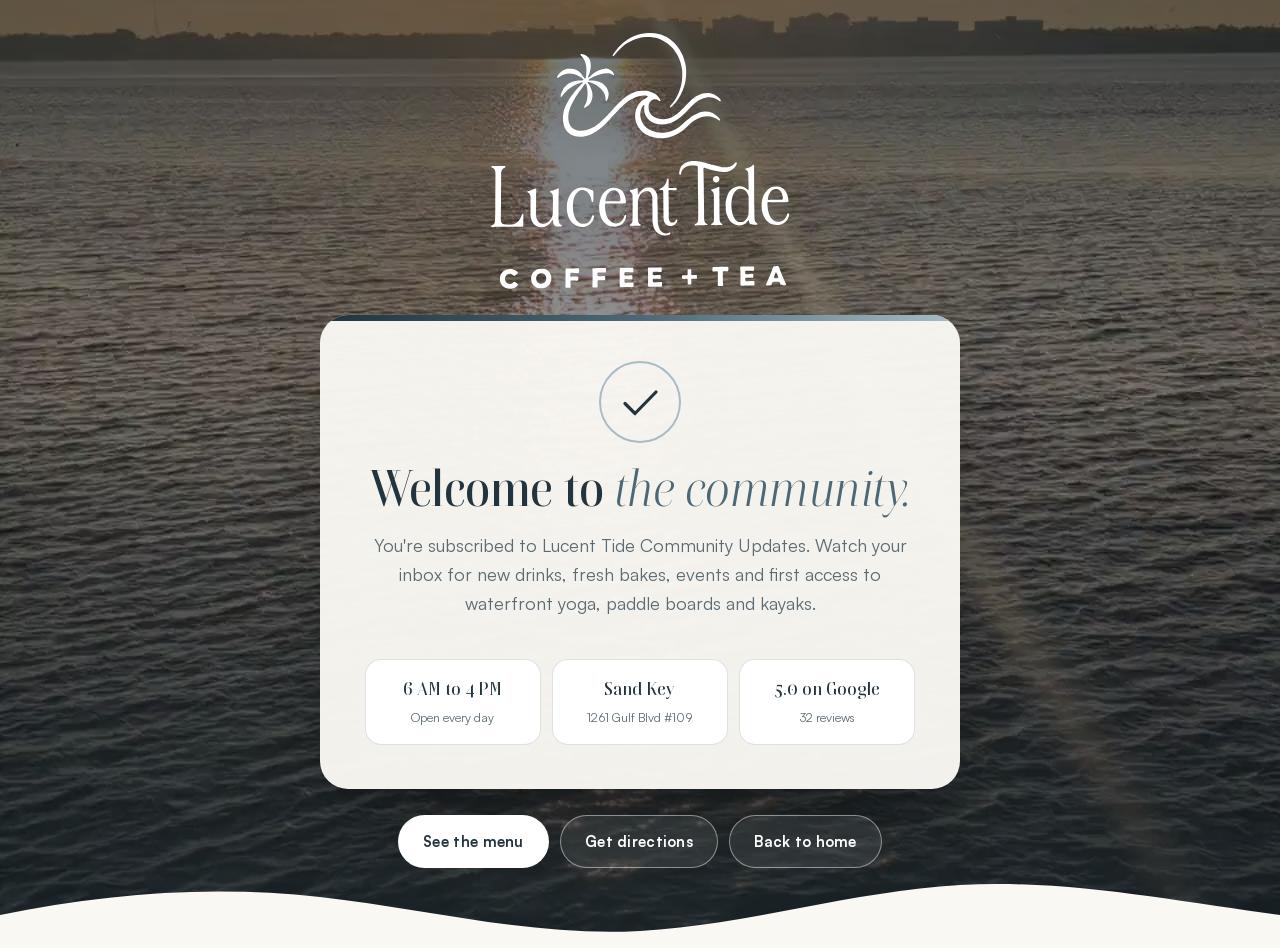
==== commit ca54d16b: "Community Updates subscribe form, header Subscribe button, straightened menu boards" ====
--- a/thanks.html
+++ b/thanks.html
@@ -3,14 +3,14 @@
 <head>
 <meta charset="utf-8">
 <meta name="viewport" content="width=device-width,initial-scale=1,viewport-fit=cover">
-<title>You're on the list | Lucent Tide Coffee + Tea</title>
+<title>Welcome to the community | Lucent Tide Coffee + Tea</title>
 <meta name="robots" content="noindex">
 <meta name="theme-color" content="#22343D">
 <link rel="icon" href="assets/favicon.svg" type="image/svg+xml">
 <link rel="apple-touch-icon" href="assets/apple-touch-icon.png">
 <link rel="preload" href="fonts/boska-500.woff2" as="font" type="font/woff2" crossorigin>
 <link rel="stylesheet" href="fonts.css">
-<link rel="stylesheet" href="styles.css?v=1794141728">
+<link rel="stylesheet" href="styles.css?v=1794142499">
 <style>
 body{background:var(--dsb-2)}
 .ty{position:relative;min-height:100svh;display:grid;place-items:center;overflow:hidden;color:#fff;isolation:isolate;padding:calc(2rem + env(safe-area-inset-top)) 1.25rem calc(5rem + env(safe-area-inset-bottom))}
@@ -54,8 +54,8 @@
     <a href="./" aria-label="Back to Lucent Tide Coffee + Tea"><svg class="lockup" role="img" aria-label="Lucent Tide Coffee + Tea logo" xmlns="http://www.w3.org/2000/svg" viewBox="0 0 2591 2225"><path fill="currentColor" fill-rule="evenodd" d="M191.9 2215.3C208.2 2212.1 222.7 2204.4 234.1 2193.0C244.0 2183.0 244.0 2179.8 233.9 2172.2C231.5 2170.4 225.7 2166.0 221.1 2162.5C209.8 2153.9 208.6 2153.9 200.0 2162.8C182.9 2180.5 158.2 2181.2 141.5 2164.5C125.0 2148.1 125.6 2114.7 142.5 2099.2C160.9 2082.4 184.4 2083.0 200.9 2100.7C208.3 2108.5 208.9 2108.5 219.8 2101.0C244.6 2084.0 245.6 2082.2 235.9 2071.6C226.7 2061.5 209.6 2051.9 195.0 2048.5C145.4 2037.0 97.7 2065.4 87.4 2112.6C84.8 2124.5 85.0 2144.9 87.9 2156.4C93.6 2179.6 111.3 2200.6 132.4 2209.2C152.5 2217.4 171.9 2219.4 191.9 2215.3ZM457.5 2212.9C508.5 2205.6 539.9 2157.1 527.5 2105.1C520.3 2075.1 492.7 2049.2 463.3 2045.0C449.0 2042.9 425.2 2044.1 415.0 2047.4C373.2 2061.1 350.9 2096.4 355.8 2141.2C359.8 2177.4 384.6 2204.6 420.5 2212.3C428.7 2214.1 447.5 2214.4 457.5 2212.9ZM693.2 2208.6C697.5 2206.7 697.7 2202.0 695.0 2168.8C693.0 2145.5 693.4 2145.2 719.8 2146.9C754.6 2149.1 760.2 2148.5 762.1 2142.1C763.8 2136.3 761.8 2114.1 759.5 2112.4C756.9 2110.5 742.5 2110.6 721.0 2112.7C695.1 2115.1 693.0 2114.1 693.0 2098.5C693.0 2087.3 694.5 2082.5 698.7 2080.9C700.7 2080.1 709.2 2080.0 727.0 2080.5C768.7 2081.7 764.8 2081.9 767.6 2078.7C769.9 2076.0 770.0 2075.3 770.0 2060.6C770.0 2047.0 769.8 2044.9 768.1 2042.9C765.9 2040.1 768.2 2040.2 725.5 2041.8C707.9 2042.5 685.1 2043.0 674.8 2042.8C658.5 2042.5 655.9 2042.7 654.4 2044.2C652.9 2045.7 652.7 2052.5 652.3 2121.7C652.1 2163.4 651.9 2199.2 651.8 2201.4C651.6 2204.5 652.1 2205.7 654.5 2207.8C657.4 2210.2 657.4 2210.2 674.4 2209.8C683.8 2209.5 692.2 2209.0 693.2 2208.6ZM918.8 2206.1C930.7 2205.2 930.0 2207.0 929.3 2175.6C928.5 2142.8 927.9 2144.2 944.0 2143.8C949.8 2143.6 962.4 2143.9 972.2 2144.4C989.8 2145.3 989.8 2145.3 992.5 2142.6C995.1 2139.9 995.1 2139.9 994.8 2125.4C994.4 2104.9 994.9 2105.2 963.0 2109.0C957.8 2109.7 948.7 2110.0 942.8 2109.8C927.9 2109.4 927.5 2109.0 927.5 2093.4C927.5 2075.7 925.5 2076.5 965.0 2077.4C990.9 2077.9 996.9 2077.8 998.4 2076.7C1000.8 2074.9 1001.9 2068.4 1001.9 2054.3C1002.0 2036.5 1004.2 2037.4 966.4 2038.9C949.4 2039.5 924.9 2040.0 912.0 2040.0C899.1 2040.0 887.9 2040.4 887.2 2040.8C884.6 2042.5 884.1 2048.1 885.0 2064.3C886.3 2086.9 886.2 2148.0 884.9 2175.8C883.7 2200.9 884.1 2204.6 888.4 2205.5C889.5 2205.7 891.4 2206.1 892.5 2206.3C895.7 2207.0 909.7 2206.9 918.8 2206.1ZM1198.0 2202.0C1230.7 2202.1 1236.8 2201.9 1238.5 2200.6C1240.4 2199.2 1240.5 2198.1 1240.3 2182.9C1239.9 2160.1 1242.4 2161.7 1209.5 2163.8C1179.9 2165.7 1168.6 2165.6 1165.6 2163.7C1162.2 2161.4 1160.7 2155.4 1161.2 2145.7C1161.7 2133.2 1160.5 2133.6 1193.5 2134.5C1208.3 2134.9 1222.0 2135.2 1223.8 2135.3C1229.9 2135.4 1230.5 2133.7 1230.2 2118.2C1229.8 2100.6 1229.7 2100.4 1217.2 2100.8C1212.4 2100.9 1201.5 2101.7 1193.0 2102.5C1161.2 2105.5 1158.6 2104.2 1160.5 2086.3C1161.8 2073.6 1166.7 2071.9 1196.7 2073.9C1241.0 2076.8 1238.5 2077.9 1238.5 2055.5C1238.5 2041.4 1238.3 2039.9 1236.5 2038.1C1234.6 2036.2 1233.0 2036.2 1179.1 2036.7C1130.1 2037.2 1123.5 2037.5 1122.1 2038.9C1119.5 2041.5 1120.0 2199.8 1122.7 2201.8C1124.2 2203.0 1127.7 2203.1 1142.0 2202.5C1151.6 2202.1 1176.8 2201.9 1198.0 2202.0ZM1433.3 2199.5C1481.5 2199.5 1483.2 2199.4 1484.6 2197.6C1486.3 2195.3 1486.6 2167.8 1485.0 2163.6C1483.6 2159.9 1480.5 2159.5 1461.0 2160.9C1451.4 2161.6 1436.4 2162.4 1427.8 2162.7C1412.1 2163.3 1412.1 2163.3 1409.1 2160.2C1406.1 2157.2 1406.0 2157.0 1406.0 2147.2C1406.0 2130.1 1404.3 2130.8 1441.1 2132.0C1476.9 2133.1 1474.4 2134.2 1474.8 2117.3C1475.2 2098.0 1474.9 2097.6 1454.3 2099.1C1446.7 2099.6 1433.5 2100.3 1424.9 2100.7C1405.4 2101.4 1405.0 2101.1 1405.0 2086.8C1405.0 2069.5 1405.3 2069.4 1460.7 2072.9C1477.5 2074.0 1481.0 2073.5 1482.9 2069.4C1484.3 2066.3 1484.4 2039.6 1483.0 2037.0C1481.1 2033.5 1476.7 2033.0 1454.0 2034.0C1442.2 2034.5 1417.8 2035.0 1399.9 2035.0C1369.2 2035.0 1367.2 2035.1 1365.6 2036.9C1364.0 2038.6 1363.9 2041.3 1364.5 2067.6C1365.6 2121.6 1365.7 2157.5 1364.8 2175.5C1363.6 2199.9 1364.5 2201.7 1377.0 2200.3C1380.6 2199.9 1405.9 2199.5 1433.3 2199.5ZM2010.5 2191.8C2013.3 2189.6 2013.3 2189.6 2012.6 2172.1C2011.1 2133.5 2010.3 2072.5 2011.3 2070.3C2012.9 2066.7 2016.9 2066.0 2030.3 2067.0C2059.2 2069.3 2059.0 2069.4 2059.0 2049.8C2059.0 2042.5 2058.5 2034.9 2058.0 2032.9C2056.3 2026.9 2055.2 2026.7 2029.9 2028.0C2017.6 2028.6 1988.9 2029.0 1966.1 2028.9C1915.9 2028.6 1921.0 2026.3 1921.0 2048.5C1921.0 2069.7 1920.9 2069.6 1937.4 2068.4C1958.7 2066.9 1963.6 2067.2 1966.2 2069.8C1968.5 2072.1 1968.5 2072.1 1968.3 2105.3C1968.2 2123.6 1967.8 2149.8 1967.5 2163.5C1966.7 2196.6 1964.8 2194.0 1989.4 2194.0C2006.7 2194.0 2007.9 2193.9 2010.5 2191.8ZM2242.0 2190.0C2273.9 2190.0 2281.0 2189.8 2282.6 2188.6C2284.4 2187.3 2284.5 2185.9 2284.3 2171.6C2284.1 2155.4 2283.5 2152.5 2279.7 2151.1C2278.4 2150.6 2268.0 2150.8 2255.5 2151.6C2213.5 2154.2 2208.6 2153.9 2205.9 2148.8C2204.1 2145.5 2204.2 2127.7 2206.0 2125.5C2209.3 2121.5 2213.1 2120.9 2227.7 2122.0C2235.3 2122.5 2248.0 2123.1 2255.8 2123.2C2274.4 2123.6 2274.0 2123.9 2274.0 2106.9C2274.0 2087.5 2273.9 2087.4 2249.2 2089.7C2239.5 2090.6 2226.4 2091.4 2220.2 2091.4C2205.2 2091.5 2204.0 2090.5 2204.0 2076.9C2204.0 2061.9 2206.1 2061.1 2240.5 2062.9C2251.9 2063.5 2264.8 2064.0 2269.1 2064.0C2280.0 2064.0 2280.5 2063.3 2281.4 2045.7C2282.5 2023.5 2282.3 2023.4 2256.8 2024.9C2246.7 2025.5 2222.0 2026.0 2201.8 2026.0C2157.6 2026.1 2160.4 2025.0 2161.4 2041.5C2163.2 2070.7 2163.9 2110.0 2163.2 2144.5C2162.7 2165.7 2162.7 2183.9 2163.2 2185.7C2164.6 2190.9 2165.7 2191.2 2185.4 2190.6C2195.3 2190.2 2220.7 2190.0 2242.0 2190.0ZM2427.2 2186.8C2430.2 2185.7 2432.1 2182.3 2434.6 2173.0C2437.1 2163.8 2439.4 2159.5 2442.7 2158.2C2446.8 2156.7 2467.9 2155.8 2483.7 2156.6C2500.6 2157.5 2501.1 2157.8 2505.9 2172.1C2510.5 2186.1 2509.7 2185.6 2532.7 2186.3C2551.9 2186.9 2552.0 2186.9 2554.7 2184.6C2558.1 2181.7 2557.6 2179.5 2548.5 2160.0C2545.0 2152.6 2541.3 2144.2 2540.2 2141.5C2539.1 2138.8 2534.6 2128.1 2530.2 2117.8C2520.6 2095.6 2506.9 2061.2 2501.0 2044.5C2492.6 2020.3 2494.6 2021.7 2469.5 2022.2C2447.2 2022.6 2447.7 2022.3 2442.9 2036.9C2441.2 2042.2 2436.9 2053.5 2433.5 2062.0C2430.1 2070.5 2423.6 2086.9 2419.1 2098.5C2410.1 2121.4 2409.6 2122.7 2394.4 2156.8C2379.5 2190.1 2379.2 2189.4 2406.5 2188.5C2416.4 2188.2 2425.7 2187.4 2427.2 2186.8ZM1737.1 2179.1C1739.9 2176.9 1739.9 2175.8 1738.7 2151.9C1737.6 2130.1 1735.9 2131.5 1762.4 2131.5C1788.7 2131.5 1787.5 2132.3 1787.5 2115.1C1787.5 2097.7 1788.9 2098.6 1762.9 2099.5C1735.4 2100.5 1737.5 2102.5 1738.4 2075.5C1739.3 2049.8 1739.7 2050.7 1725.3 2050.2C1706.0 2049.5 1705.6 2050.0 1706.8 2073.5C1707.3 2082.7 1707.4 2092.1 1706.9 2094.3C1705.7 2101.1 1705.1 2101.3 1683.3 2100.6C1658.8 2099.9 1658.7 2099.9 1658.2 2113.7C1657.7 2124.7 1659.1 2130.3 1662.5 2131.8C1664.2 2132.6 1670.6 2132.8 1683.7 2132.3C1709.5 2131.5 1707.6 2129.5 1707.2 2156.8C1706.8 2182.6 1705.8 2181.0 1723.1 2181.0C1733.1 2181.0 1735.1 2180.7 1737.1 2179.1ZM428.8 2172.1C410.2 2166.0 398.8 2150.4 398.9 2131.0C398.9 2102.1 418.4 2082.9 446.5 2084.2C471.0 2085.2 487.4 2105.5 485.8 2133.0C484.9 2148.4 472.7 2165.5 458.5 2171.0C450.3 2174.3 436.8 2174.7 428.8 2172.1ZM2455.8 2125.4C2451.1 2122.9 2451.3 2120.5 2458.0 2100.8C2465.6 2078.5 2466.4 2077.0 2469.4 2077.0C2473.1 2077.0 2475.7 2080.9 2481.8 2096.1C2491.2 2119.1 2491.4 2120.6 2486.8 2125.0C2484.0 2127.6 2460.4 2128.0 2455.8 2125.4ZM1537.0 1754.3C1552.9 1749.1 1561.4 1741.3 1557.9 1735.2C1555.6 1731.0 1550.7 1731.1 1541.0 1735.5C1526.2 1742.2 1508.9 1740.9 1492.0 1731.9C1471.8 1721.2 1457.2 1695.2 1451.5 1660.0C1449.4 1647.1 1449.1 1634.2 1447.9 1525.5C1446.8 1416.5 1446.6 1413.5 1438.7 1393.0C1429.7 1369.2 1417.5 1354.8 1400.5 1347.7C1393.3 1344.8 1388.7 1343.9 1376.5 1343.3C1349.3 1342.0 1324.7 1351.0 1307.6 1368.5C1302.3 1374.0 1296.1 1381.7 1292.9 1386.7C1289.9 1391.4 1285.8 1397.1 1283.7 1399.3C1280.1 1403.1 1279.8 1403.2 1278.2 1401.6C1276.7 1400.1 1276.5 1397.0 1276.4 1375.0C1276.3 1344.3 1275.9 1343.6 1263.4 1349.5C1249.0 1356.3 1232.4 1362.5 1222.7 1364.6C1210.4 1367.3 1208.4 1368.2 1207.5 1371.0C1206.6 1373.9 1208.1 1376.0 1215.1 1381.0C1223.5 1387.1 1228.6 1394.7 1230.6 1404.2C1232.9 1415.2 1232.9 1623.9 1230.7 1634.7C1227.9 1647.9 1222.1 1656.9 1213.8 1661.1C1206.4 1664.9 1205.2 1671.6 1211.5 1674.0C1213.1 1674.6 1230.2 1674.7 1256.7 1674.3C1296.2 1673.7 1299.5 1673.5 1301.2 1671.8C1305.0 1668.0 1302.3 1663.4 1293.1 1658.0C1288.0 1655.0 1284.1 1649.7 1281.1 1641.6C1277.6 1632.2 1276.9 1610.6 1277.2 1529.5L1277.5 1456.5L1281.3 1444.2C1288.3 1420.9 1296.7 1404.3 1306.1 1394.9C1327.9 1373.1 1362.9 1366.6 1380.8 1381.0C1389.4 1387.9 1396.8 1401.3 1400.3 1416.5C1402.3 1425.2 1402.4 1429.1 1403.0 1532.5C1403.6 1639.5 1403.6 1639.5 1406.3 1654.0C1413.2 1690.5 1417.9 1701.6 1436.4 1724.8C1448.0 1739.3 1472.1 1752.6 1493.0 1756.0C1497.1 1756.6 1501.2 1757.3 1502.0 1757.5C1507.2 1758.7 1530.0 1756.7 1537.0 1754.3ZM467.5 1683.4C492.7 1677.2 510.6 1664.2 528.5 1639.2C538.1 1625.8 539.7 1624.3 542.6 1626.4C544.1 1627.5 544.5 1629.8 545.1 1640.2C545.8 1655.0 548.8 1662.7 556.9 1670.8C564.5 1678.4 565.7 1678.7 589.1 1679.5C612.8 1680.3 617.4 1679.9 619.6 1676.4C622.3 1672.3 620.7 1669.5 613.1 1665.1C601.9 1658.5 596.2 1649.6 593.5 1634.3C591.6 1623.3 591.3 1450.0 593.1 1392.4C593.8 1372.5 594.0 1355.1 593.6 1353.6C592.4 1348.9 589.0 1349.2 576.6 1355.0C563.0 1361.5 537.5 1370.5 530.0 1371.5C516.2 1373.4 514.2 1379.6 525.4 1386.0C533.9 1390.8 538.4 1397.1 541.6 1408.7C544.0 1417.4 544.7 1562.6 542.4 1574.0C537.5 1597.6 525.4 1620.2 509.8 1634.5C494.8 1648.2 484.0 1654.1 469.0 1656.6C442.3 1661.0 421.7 1650.1 408.3 1624.4C401.1 1610.7 398.9 1601.9 398.0 1583.5C397.0 1561.5 397.8 1397.7 399.1 1375.2C400.7 1347.5 400.2 1347.1 379.6 1357.0C372.7 1360.2 364.6 1363.6 361.6 1364.5C358.6 1365.4 353.2 1367.2 349.8 1368.6C346.3 1370.0 339.7 1371.7 335.1 1372.5C324.9 1374.3 322.0 1376.0 322.0 1379.9C322.0 1383.2 323.9 1385.0 330.0 1387.7C340.4 1392.3 347.1 1403.1 349.1 1418.5C349.9 1425.0 350.1 1441.1 349.7 1476.0C348.9 1536.9 350.2 1593.4 352.5 1603.9C360.6 1640.4 373.4 1659.9 398.9 1675.0C415.7 1684.9 446.4 1688.7 467.5 1683.4ZM151.4 1683.1C286.7 1682.1 285.4 1682.1 286.6 1677.6C286.8 1676.5 287.2 1661.1 287.4 1643.5C287.6 1625.9 288.1 1602.7 288.5 1592.0C289.4 1570.3 289.1 1569.0 283.0 1569.0C278.7 1569.0 275.8 1573.6 271.5 1587.5C261.1 1620.8 238.5 1648.1 214.9 1655.8C194.9 1662.3 164.7 1665.1 135.3 1663.1C108.8 1661.3 100.8 1655.7 95.6 1635.3C93.6 1627.5 93.6 1633.6 94.9 1467.0C95.5 1385.9 96.2 1295.0 96.3 1265.0C96.6 1211.7 96.7 1210.3 98.9 1203.0C103.8 1186.8 112.6 1176.8 126.3 1171.9C131.7 1170.0 134.0 1167.5 134.0 1163.5C134.0 1157.1 136.2 1157.3 72.3 1157.7C14.8 1158.0 14.5 1158.0 12.8 1160.1C8.5 1165.3 11.1 1169.8 20.3 1172.9C34.0 1177.7 41.0 1185.9 45.5 1202.6C47.2 1208.6 47.5 1258.8 46.5 1333.5C46.3 1347.2 45.9 1415.9 45.5 1486.0C44.8 1624.9 44.5 1633.6 40.5 1645.5C35.9 1659.2 30.3 1665.4 19.3 1669.0C11.3 1671.6 8.0 1674.3 8.0 1678.0C8.0 1682.6 12.2 1685.2 18.5 1684.5C20.7 1684.2 80.5 1683.6 151.4 1683.1ZM821.2 1681.0C849.1 1675.6 874.4 1656.3 887.1 1631.0C894.4 1616.4 899.9 1596.4 898.6 1589.4C897.3 1583.0 888.5 1579.5 884.5 1583.9C883.6 1585.0 881.7 1589.8 880.4 1594.5C876.5 1608.1 870.9 1619.3 862.5 1629.5C850.8 1643.9 841.3 1650.4 825.5 1654.6C798.1 1661.9 770.3 1653.1 751.9 1631.4C742.9 1620.7 728.0 1591.6 724.6 1578.0C714.2 1535.9 712.8 1497.9 720.0 1454.9C725.1 1424.5 741.1 1393.4 758.0 1381.1C779.5 1365.4 795.6 1362.0 816.6 1368.7C839.1 1375.9 853.3 1389.9 865.3 1416.5C871.2 1429.8 872.2 1433.0 875.6 1450.0C878.8 1466.2 879.8 1468.0 885.8 1468.0C893.4 1468.0 893.1 1469.7 893.2 1420.9C893.3 1397.0 893.0 1376.5 892.6 1375.3C891.1 1370.8 881.7 1366.0 850.7 1353.9C812.3 1339.0 768.3 1341.0 738.1 1358.9C677.6 1394.9 648.8 1485.8 670.1 1573.2C677.8 1604.6 693.7 1632.9 714.8 1652.4C743.2 1678.7 780.9 1688.8 821.2 1681.0ZM1083.3 1681.0C1124.3 1677.1 1154.2 1655.7 1168.1 1620.1C1172.9 1607.9 1177.0 1593.7 1177.0 1589.4C1177.0 1584.6 1173.2 1580.6 1168.7 1580.6C1164.0 1580.6 1162.3 1582.3 1160.4 1588.7C1152.4 1616.1 1136.2 1637.9 1116.5 1647.8C1108.7 1651.7 1093.8 1654.3 1083.1 1653.7C1059.5 1652.4 1040.6 1640.7 1022.2 1616.0C1005.5 1593.7 992.1 1539.5 993.2 1498.7C993.6 1480.0 992.9 1480.5 1019.9 1481.5C1044.4 1482.4 1087.5 1482.4 1135.0 1481.6C1175.7 1480.8 1174.0 1481.3 1174.0 1469.2C1173.9 1430.1 1158.3 1388.8 1135.3 1366.9C1108.9 1341.9 1055.6 1337.5 1019.0 1357.3C1005.2 1364.9 993.5 1375.5 979.4 1393.3C954.9 1424.5 939.5 1482.1 943.1 1530.0C949.6 1617.8 992.9 1673.0 1061.6 1680.9C1071.6 1682.1 1071.5 1682.1 1083.3 1681.0ZM1574.6 1673.5C1592.0 1669.1 1606.2 1657.5 1614.3 1641.0C1620.8 1627.9 1620.5 1621.8 1613.5 1620.4C1609.5 1619.7 1606.1 1622.3 1602.2 1629.3C1588.6 1653.4 1555.8 1651.5 1548.0 1626.2C1544.4 1614.6 1544.0 1608.2 1544.0 1561.0C1544.0 1535.4 1543.5 1482.0 1542.9 1442.3C1542.2 1389.4 1542.2 1369.5 1543.0 1368.0C1545.0 1364.3 1548.4 1363.8 1563.5 1364.9C1599.6 1367.6 1607.6 1367.5 1610.4 1364.7C1613.3 1361.8 1614.0 1354.3 1611.9 1349.6C1609.7 1344.9 1607.4 1344.6 1577.5 1346.5C1562.3 1347.4 1548.8 1347.9 1547.4 1347.6C1542.1 1346.2 1541.8 1343.3 1543.0 1306.6C1544.1 1272.0 1543.9 1269.1 1540.1 1267.1C1534.0 1263.8 1530.6 1267.7 1526.9 1282.0C1517.6 1317.6 1503.7 1335.6 1475.5 1348.5C1463.4 1354.2 1461.1 1356.9 1464.7 1361.8C1466.7 1364.4 1467.1 1364.5 1479.3 1365.0C1489.5 1365.4 1492.3 1365.8 1493.7 1367.2C1496.3 1369.9 1496.9 1383.6 1497.0 1448.0C1497.1 1479.6 1497.5 1530.7 1498.0 1561.5C1498.9 1625.2 1499.6 1630.9 1507.7 1646.3C1520.0 1669.5 1546.9 1680.5 1574.6 1673.5ZM1830.4 1669.4C1860.7 1669.1 1875.8 1668.6 1876.7 1667.8C1880.2 1664.9 1877.4 1658.1 1872.0 1656.5C1859.7 1652.8 1853.8 1643.7 1850.5 1623.6C1849.3 1616.0 1849.0 1604.3 1849.0 1566.3C1849.0 1540.0 1848.5 1487.0 1848.0 1448.5C1847.4 1410.0 1846.6 1347.9 1846.1 1310.5C1845.5 1273.1 1844.6 1227.9 1843.9 1210.1C1842.2 1167.1 1840.5 1168.9 1873.5 1180.0C1948.0 1205.0 2012.3 1214.5 2051.0 1206.0C2083.6 1198.9 2112.7 1177.6 2126.0 1151.1C2134.1 1134.8 2133.9 1125.0 2125.3 1125.0C2121.5 1125.0 2119.8 1126.4 2110.0 1138.1C2099.0 1151.0 2081.0 1161.8 2062.5 1166.6C2049.1 1170.0 2012.6 1169.7 1995.0 1166.1C1977.7 1162.4 1944.0 1154.1 1936.0 1151.5C1931.9 1150.2 1925.6 1148.4 1922.0 1147.5C1918.4 1146.7 1909.2 1144.0 1901.5 1141.5C1836.7 1121.0 1801.8 1114.0 1763.5 1113.8C1737.2 1113.7 1726.9 1115.0 1710.0 1120.6C1669.7 1134.1 1648.1 1156.2 1638.1 1194.1C1632.6 1214.8 1632.3 1228.0 1637.3 1231.5C1643.4 1235.8 1649.4 1231.6 1650.5 1222.4C1653.6 1195.8 1668.8 1174.8 1693.6 1162.8C1708.4 1155.7 1735.8 1151.8 1756.5 1154.0C1762.0 1154.5 1771.1 1155.4 1776.7 1156.0C1786.6 1156.9 1793.1 1158.7 1794.4 1160.9C1794.8 1161.5 1795.3 1201.1 1795.5 1248.8C1795.6 1296.5 1796.3 1367.9 1797.0 1407.5C1799.0 1520.7 1798.9 1621.7 1796.8 1630.6C1793.5 1645.0 1787.9 1652.1 1777.0 1656.1C1763.4 1661.0 1765.7 1672.1 1780.0 1670.5C1783.0 1670.2 1805.7 1669.7 1830.4 1669.4ZM2169.2 1669.6C2192.7 1665.1 2209.5 1654.2 2224.4 1633.8C2232.5 1622.7 2234.1 1622.9 2236.5 1635.6C2239.0 1648.5 2244.1 1657.4 2251.3 1661.3C2255.3 1663.3 2257.0 1663.5 2280.5 1663.8C2305.5 1664.2 2305.5 1664.2 2307.9 1661.6C2311.1 1658.2 2310.0 1654.4 2305.1 1651.5C2298.4 1647.5 2292.3 1641.0 2289.7 1635.2C2284.3 1623.1 2284.1 1619.4 2283.0 1503.5C2282.2 1421.1 2280.7 1160.7 2281.0 1150.8C2281.0 1149.8 2279.9 1148.3 2278.5 1147.4C2275.1 1145.2 2271.6 1146.7 2265.5 1153.1C2254.5 1164.7 2238.6 1172.4 2217.6 1176.5C2208.0 1178.3 2205.0 1180.0 2205.0 1183.9C2205.0 1187.2 2207.1 1189.3 2212.1 1190.9C2221.3 1193.8 2228.0 1203.6 2230.0 1216.8C2230.5 1220.5 2231.5 1247.6 2232.1 1277.0C2232.8 1306.4 2233.5 1337.3 2233.7 1345.7C2234.4 1367.9 2232.6 1369.6 2220.6 1358.2C2197.7 1336.3 2173.3 1328.8 2140.4 1333.5C2089.5 1340.7 2057.7 1374.9 2041.5 1439.9C2035.2 1465.0 2034.7 1470.5 2035.4 1506.5C2036.1 1548.1 2037.7 1557.2 2049.6 1589.3C2064.0 1628.1 2089.1 1654.7 2121.3 1665.5C2136.9 1670.7 2155.2 1672.3 2169.2 1669.6ZM2003.7 1667.5C2004.9 1667.2 2006.4 1666.0 2007.1 1664.9C2009.1 1661.1 2007.3 1658.3 2000.1 1653.5C1992.1 1648.2 1988.0 1642.6 1985.4 1633.5C1983.0 1624.5 1982.0 1581.1 1981.6 1451.3C1981.3 1389.5 1980.9 1338.6 1980.5 1338.0C1979.1 1335.8 1973.5 1337.3 1962.6 1342.9C1950.3 1349.2 1934.7 1354.8 1920.6 1357.9C1905.9 1361.1 1904.4 1365.2 1915.5 1371.9C1926.0 1378.3 1930.8 1387.5 1932.9 1405.3C1934.4 1417.8 1935.5 1618.6 1934.1 1628.4C1932.1 1642.1 1927.2 1649.9 1916.9 1655.0C1909.5 1658.8 1907.5 1665.1 1913.0 1667.6C1915.1 1668.5 1999.5 1668.4 2003.7 1667.5ZM2505.0 1664.6C2522.4 1660.3 2542.2 1649.9 2553.2 1639.2C2564.9 1627.9 2577.3 1606.0 2581.6 1589.2C2585.3 1574.8 2584.8 1570.5 2579.0 1567.5C2572.7 1564.2 2568.5 1567.7 2565.1 1579.0C2553.0 1618.9 2524.1 1641.6 2487.5 1639.7C2453.9 1638.0 2427.9 1615.4 2411.2 1573.5C2402.5 1551.6 2396.0 1514.5 2396.0 1486.2C2396.0 1467.7 2394.5 1468.5 2426.8 1469.4C2440.8 1469.8 2479.6 1469.8 2512.9 1469.4C2584.8 1468.5 2578.6 1469.9 2577.5 1454.7C2575.1 1420.9 2566.7 1393.9 2552.2 1373.4C2533.9 1347.5 2510.7 1335.5 2476.4 1334.3C2443.8 1333.1 2418.3 1342.3 2395.3 1363.7C2370.0 1387.2 2351.8 1427.3 2347.0 1470.5C2344.4 1493.1 2346.0 1529.8 2350.5 1551.0C2356.8 1581.1 2373.6 1614.7 2391.5 1632.5C2407.0 1648.1 2433.0 1661.9 2453.7 1665.6C2464.2 1667.4 2495.9 1666.8 2505.0 1664.6ZM2145.8 1640.1C2113.1 1629.6 2089.9 1581.7 2085.9 1516.4C2083.2 1471.1 2090.2 1421.8 2102.8 1399.0C2124.6 1359.2 2150.5 1346.7 2186.3 1358.6C2208.9 1366.1 2228.3 1391.8 2232.5 1419.5C2234.6 1433.8 2234.6 1560.1 2232.5 1572.3C2226.7 1605.6 2206.7 1632.4 2182.2 1640.0C2173.5 1642.7 2154.1 1642.7 2145.8 1640.1ZM999.5 1461.0C993.8 1454.6 1003.9 1418.4 1017.1 1398.0C1022.7 1389.5 1036.1 1376.3 1042.9 1372.6C1057.1 1365.0 1076.6 1364.2 1089.9 1370.6C1096.5 1373.8 1107.9 1385.1 1112.8 1393.2C1120.0 1405.2 1126.0 1429.1 1126.0 1445.8C1126.0 1461.8 1130.5 1460.4 1078.3 1461.1C1054.2 1461.5 1027.1 1462.1 1018.0 1462.5C1001.7 1463.2 1001.5 1463.2 999.5 1461.0ZM2402.2 1449.4C2396.6 1445.5 2403.0 1414.6 2413.3 1396.0C2429.1 1367.3 2446.0 1355.7 2471.5 1355.7C2491.8 1355.8 2505.0 1364.9 2516.9 1387.0C2525.5 1403.1 2531.4 1433.7 2527.9 1443.8C2526.2 1448.8 2524.7 1449.0 2484.0 1448.9C2463.4 1448.8 2441.3 1449.3 2435.0 1449.9C2417.9 1451.5 2404.9 1451.3 2402.2 1449.4ZM1957.6 1298.9C1981.1 1294.7 1989.4 1267.8 1972.7 1250.1C1955.9 1232.3 1922.2 1249.6 1925.5 1274.4C1927.3 1288.3 1935.6 1297.1 1949.0 1299.3C1950.4 1299.5 1951.5 1299.8 1951.6 1299.9C1951.6 1299.9 1954.3 1299.5 1957.6 1298.9ZM1499.3 917.0C1557.3 912.3 1608.7 893.0 1653.0 859.3C1662.3 852.2 1687.2 830.8 1701.6 817.5C1746.3 776.2 1752.6 771.3 1784.0 753.2C1829.8 726.9 1883.5 720.2 1926.5 735.5C1949.4 743.6 1958.0 748.1 1973.1 759.4C1980.7 765.2 1984.7 766.3 1987.0 763.5C1990.5 759.2 1983.8 748.5 1967.1 731.9C1934.9 699.9 1897.1 685.3 1851.5 687.4C1833.4 688.3 1818.5 691.5 1800.5 698.7C1777.1 708.0 1748.9 723.4 1736.0 734.0C1733.5 736.0 1727.6 740.6 1722.9 744.1C1718.2 747.6 1711.9 752.6 1708.9 755.2C1705.9 757.8 1698.3 764.3 1692.0 769.7C1685.7 775.1 1677.6 782.2 1674.0 785.5C1657.9 800.5 1637.7 817.3 1626.5 824.9C1609.0 836.9 1603.8 840.0 1589.2 847.2C1559.2 861.7 1538.0 867.5 1506.0 870.0C1462.1 873.3 1434.6 868.8 1393.9 851.7C1369.5 841.4 1338.2 816.9 1325.7 798.2C1313.1 779.2 1302.3 751.9 1299.5 731.6C1295.4 702.1 1301.3 666.6 1313.4 647.0C1322.0 633.1 1328.6 627.1 1331.8 630.4C1333.1 631.7 1333.2 633.6 1332.1 646.3C1328.0 694.1 1339.3 725.9 1371.6 757.0C1386.8 771.6 1403.6 781.4 1427.0 789.5C1461.8 801.6 1508.2 800.7 1552.8 787.1C1572.3 781.2 1582.9 776.2 1611.5 759.2C1639.1 742.9 1668.7 716.3 1720.0 662.0C1748.6 631.8 1763.0 618.7 1789.0 599.3C1806.2 586.5 1838.6 572.4 1861.0 568.0C1903.6 559.7 1936.4 566.3 1974.5 590.9C1986.3 598.6 1989.4 599.9 1991.9 598.3C1996.8 595.3 1991.3 583.2 1979.4 570.8C1972.1 563.2 1949.7 546.8 1940.0 541.9C1897.9 521.0 1846.3 522.7 1798.5 546.7C1762.9 564.6 1743.7 580.5 1689.3 637.5C1636.9 692.3 1611.0 714.9 1585.6 727.7C1581.7 729.6 1577.0 732.2 1575.1 733.5C1559.1 743.5 1525.3 751.9 1498.0 752.8C1463.3 753.8 1437.8 747.6 1415.2 732.7C1384.9 712.7 1369.6 684.7 1369.5 649.5C1369.5 625.9 1375.3 610.1 1389.3 596.0C1408.8 576.2 1433.2 575.2 1459.0 593.1C1468.2 599.5 1470.3 600.1 1472.0 596.9C1473.4 594.4 1471.5 588.0 1466.8 578.6C1447.2 539.7 1400.2 512.1 1345.3 507.1C1330.7 505.8 1298.7 507.3 1282.5 510.1C1241.2 517.4 1192.5 542.1 1149.1 577.9C1135.1 589.5 1089.9 634.5 1073.3 653.4C982.1 757.1 935.9 799.5 882.9 828.0C844.1 848.9 799.0 858.1 765.0 852.1C730.8 846.1 710.7 834.3 695.6 811.6C680.6 788.9 675.3 766.9 676.3 730.6C677.1 699.7 682.7 677.4 700.1 635.7C710.4 611.2 734.2 568.2 750.1 545.6C753.1 541.4 760.2 531.0 766.0 522.6C771.8 514.2 779.0 504.2 782.1 500.4C785.1 496.6 790.3 489.7 793.6 485.0C818.7 448.9 824.3 443.2 829.5 448.4C832.1 451.0 836.2 466.7 838.5 483.0C839.4 489.3 840.5 497.4 841.1 501.0C844.4 522.0 842.5 567.4 837.4 587.5C833.5 603.2 825.3 624.0 819.2 634.3C808.6 651.8 809.0 650.8 811.6 653.5C813.7 655.6 817.2 654.8 826.5 650.4C845.1 641.5 860.2 626.4 871.8 605.0C887.8 575.4 889.9 535.4 877.3 501.5C866.7 473.0 863.5 466.3 854.0 453.5C842.4 438.0 840.8 431.0 848.6 431.0C852.2 431.0 869.5 435.9 875.7 438.7C878.9 440.1 885.3 442.6 889.9 444.2C925.0 456.6 970.5 495.8 985.5 526.5C993.4 542.6 998.3 564.0 998.2 581.9C998.1 593.4 998.9 596.0 1002.4 596.0C1012.7 596.0 1026.2 557.5 1024.7 532.5C1022.3 493.5 995.5 454.9 959.0 437.8C948.6 432.9 932.4 426.7 926.7 425.5C900.8 419.8 890.2 418.7 870.9 419.6C852.9 420.4 850.7 419.8 851.2 414.7C852.1 405.6 902.5 381.3 953.5 365.4C972.9 359.3 990.2 356.6 1009.0 356.5C1031.3 356.5 1043.5 359.8 1059.9 370.1C1069.4 376.2 1074.2 372.5 1070.0 362.2C1063.2 345.3 1052.4 334.3 1033.5 325.0C1018.2 317.5 1008.3 315.4 991.0 316.4C964.7 317.9 928.7 332.2 902.0 351.9C894.8 357.2 879.4 369.8 877.5 372.0C876.4 373.2 870.6 378.7 864.7 384.2C854.7 393.5 853.7 394.1 850.2 393.8C844.7 393.4 845.0 391.5 852.9 371.5C865.7 339.4 870.5 316.8 870.4 289.0C870.4 240.4 853.6 211.9 815.8 196.5C804.4 191.8 788.6 189.1 784.4 191.1C778.7 193.9 779.7 196.6 791.4 208.9C828.4 248.1 841.0 308.4 828.5 386.6C826.7 397.6 824.6 402.3 821.1 402.8C818.5 403.2 814.6 400.0 812.3 395.5C809.1 389.4 794.1 367.2 788.0 359.7C774.0 342.2 747.4 325.8 723.0 319.4C710.7 316.2 678.9 315.3 667.9 317.8C657.6 320.2 639.1 327.7 629.2 333.5C604.7 348.1 572.5 389.3 580.5 396.0C582.8 397.9 586.6 396.4 595.0 390.6C638.6 360.2 682.2 352.2 729.9 365.7C755.4 372.9 808.0 404.5 808.0 412.6C807.9 418.2 804.5 419.0 779.3 419.0C754.5 419.0 745.6 420.2 725.0 426.1C690.6 435.9 671.3 447.8 647.7 473.9C637.6 485.0 635.8 487.6 626.7 505.0C617.1 523.4 613.7 532.2 610.9 545.2C608.3 557.6 608.7 561.0 612.8 561.0C615.9 561.0 618.4 558.6 626.6 548.2C670.9 491.2 714.0 460.7 783.4 437.4C797.5 432.6 802.0 433.0 802.0 438.9C802.0 440.8 800.2 443.1 795.3 447.5C783.6 457.9 762.8 478.8 754.5 488.6C750.1 493.7 742.5 502.6 737.5 508.3C732.5 514.0 725.1 523.4 720.8 529.1C716.6 534.8 710.7 542.7 707.7 546.7C674.7 590.4 644.3 650.3 636.5 687.1C628.1 726.0 627.7 762.2 635.1 797.0C639.1 815.4 650.8 840.3 662.5 855.3C669.8 864.5 690.5 881.8 700.6 887.2C731.7 903.5 776.7 908.1 821.4 899.4C841.7 895.5 878.6 882.9 888.1 876.6C890.0 875.3 894.5 872.8 898.1 871.0C905.3 867.4 932.6 849.3 947.0 838.6C966.5 824.0 996.4 795.8 1022.4 767.4C1027.9 761.4 1037.9 750.6 1044.6 743.5C1051.3 736.3 1058.3 728.6 1060.2 726.3C1063.4 722.3 1074.3 710.5 1095.1 688.6C1100.9 682.5 1108.1 674.7 1111.3 671.2C1122.4 658.9 1163.7 620.5 1173.8 613.2C1176.5 611.1 1182.3 606.6 1186.6 603.1C1193.7 597.3 1198.8 593.9 1220.5 581.2C1237.6 571.2 1266.3 559.4 1284.3 555.0C1315.4 547.4 1357.6 547.6 1361.2 555.5C1363.7 561.1 1361.4 563.6 1346.0 571.7C1317.0 586.9 1308.6 593.1 1294.2 610.4C1263.9 646.6 1251.8 681.9 1253.3 729.5C1254.3 759.5 1258.5 776.6 1271.5 803.5C1285.4 832.3 1309.7 859.9 1337.7 878.8C1341.1 881.1 1344.2 883.0 1344.5 883.0C1344.9 883.0 1349.3 885.4 1354.3 888.3C1390.6 909.5 1449.0 921.1 1499.3 917.0ZM1566.6 646.6C1578.8 637.8 1608.9 603.7 1623.1 582.8C1669.1 514.9 1694.3 434.1 1694.4 354.0C1694.4 319.2 1692.3 297.1 1686.5 272.4C1678.7 238.8 1669.8 212.6 1658.1 189.0C1632.9 138.0 1600.9 97.5 1562.6 68.1C1550.0 58.5 1530.2 45.0 1528.6 45.0C1528.3 45.0 1525.4 43.4 1522.1 41.5C1508.7 33.6 1484.4 23.8 1466.5 19.0C1405.9 2.8 1337.1 4.9 1276.5 24.7C1232.6 39.0 1203.1 54.3 1165.0 82.4C1140.2 100.6 1108.7 131.3 1093.0 152.5C1090.5 155.8 1085.7 161.9 1082.4 166.2C1064.2 188.7 1056.2 203.8 1060.2 207.8C1064.5 212.1 1068.9 208.4 1086.8 186.0C1115.1 150.5 1155.7 114.0 1190.0 93.2C1248.9 57.5 1300.8 42.6 1366.0 42.5C1430.5 42.5 1478.7 59.2 1537.0 101.8C1541.1 104.9 1553.7 116.6 1565.0 127.9C1584.1 147.1 1586.4 149.8 1598.8 167.8C1617.8 195.4 1625.6 209.9 1637.8 241.0C1647.4 265.2 1656.1 300.4 1659.1 327.5C1661.2 345.6 1660.9 396.6 1658.7 414.9C1653.9 454.0 1642.4 495.9 1626.9 531.0C1613.4 561.8 1592.1 598.2 1578.8 613.6C1557.3 638.4 1551.5 647.2 1554.7 650.3C1556.4 652.1 1561.1 650.7 1566.6 646.6Z"/></svg></a>
     <section class="card" aria-live="polite">
       <svg class="tick" viewBox="0 0 84 84" aria-hidden="true"><circle cx="42" cy="42" r="40"/><path d="M27 43.5l10 10L58 32"/></svg>
-      <h1 id="h">You're on <em>the list.</em></h1>
-      <p class="lede" id="p">Thank you for pre-registering. We'll reach out the moment sign-ups open for waterfront yoga, paddle boards and kayaks.</p>
+      <h1 id="h">Welcome to <em>the community.</em></h1>
+      <p class="lede" id="p">You're subscribed to Lucent Tide Community Updates. Watch your inbox for new drinks, fresh bakes, events and first access to waterfront yoga, paddle boards and kayaks.</p>
       <div class="picks" id="picks" hidden></div>
       <div class="next">
         <div><b>6 AM to 4 PM</b><small>Open every day</small></div>
@@ -83,12 +83,12 @@
   const names = { yoga: 'Waterfront Yoga', paddleboard: 'Paddle Board Rentals', kayak: 'Kayak Rentals' };
   const esc = s => String(s).replace(/[&<>"']/g, c => ({ '&': '&amp;', '<': '&lt;', '>': '&gt;', '"': '&quot;', "'": '&#39;' }[c]));
   const first = d.name ? d.name.split(/\s+/)[0] : '';
-  if (first) document.getElementById('h').innerHTML = `Thank you, <em>${esc(first)}.</em>`;
+  if (first) document.getElementById('h').innerHTML = `Welcome, <em>${esc(first)}.</em>`;
   const picks = (d.interests || []).filter(k => names[k]);
   if (picks.length) {
     const list = picks.map(k => names[k]);
     const txt = list.length === 1 ? list[0] : list.slice(0, -1).join(', ') + ' and ' + list[list.length - 1];
-    document.getElementById('p').textContent = `You're on the list. We'll reach out the moment ${txt} ${list.length > 1 ? 'open' : 'opens'} up at Lucent Tide.`;
+    document.getElementById('p').textContent = `You're subscribed to Lucent Tide Community Updates, and you'll be first to know when ${txt} ${list.length > 1 ? 'open' : 'opens'}.`;
     const el = document.getElementById('picks'); el.hidden = false;
     el.innerHTML = list.map(n => `<span>${esc(n)}</span>`).join('');
   }
--- a/styles.css
+++ b/styles.css
@@ -484,3 +484,15 @@
   .pick>span::after{top:50%;transform:translateY(-50%);right:1rem}
   .f-foot .btn{width:100%}
 }
+/* v4.1 subscribe quick button */
+#subscribe{scroll-margin-top:100px}
+.btn-sub{background:#fff;color:var(--dsb);border-color:#fff}
+.btn-sub:hover{background:var(--mist)}
+.top.solid .btn-sub{background:var(--dsb);color:#fff;border-color:var(--dsb)}
+.top.solid .btn-sub:hover{background:var(--sb)}
+.nav a.btn-sub{opacity:1}
+@media (max-width:560px){
+  .nav{gap:.5rem}
+  .nav .btn{min-height:42px;padding:.55rem 1rem;font-size:.84rem}
+  .nav .nav-dir{display:none}
+}
